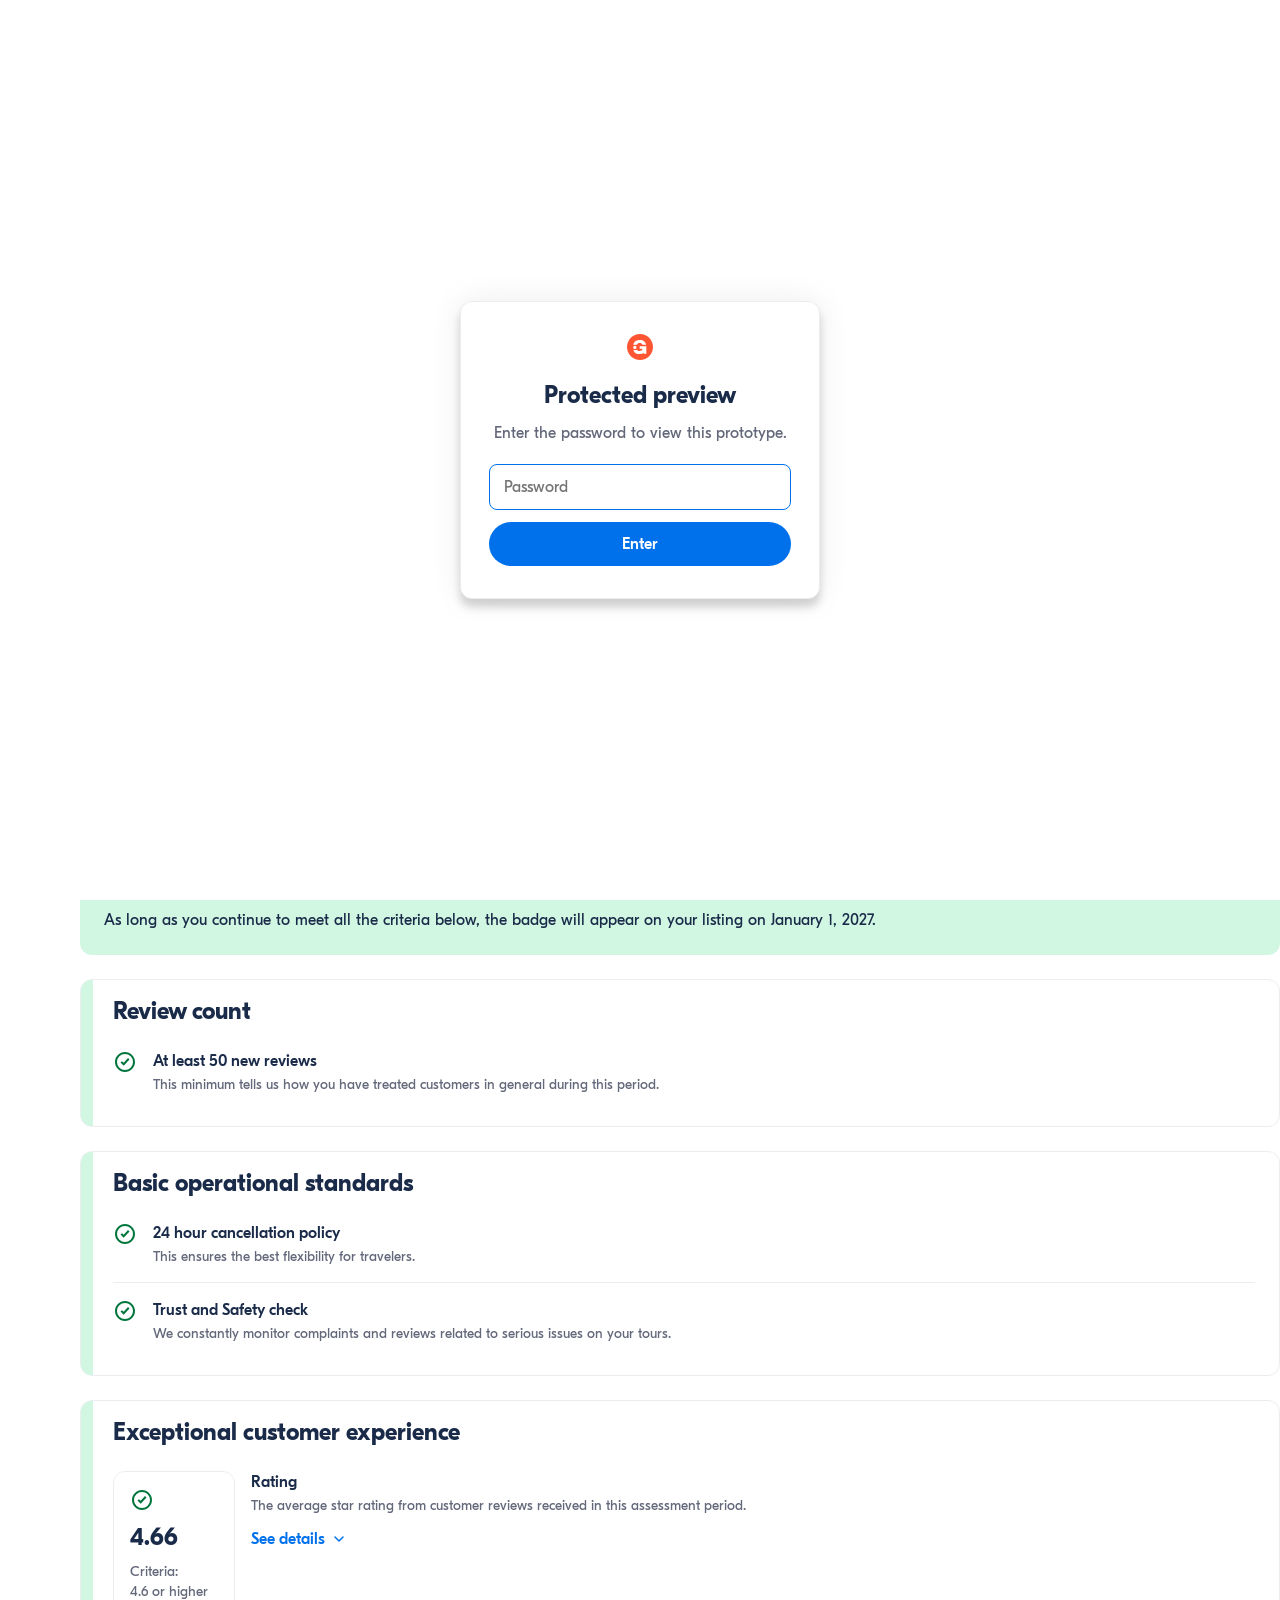
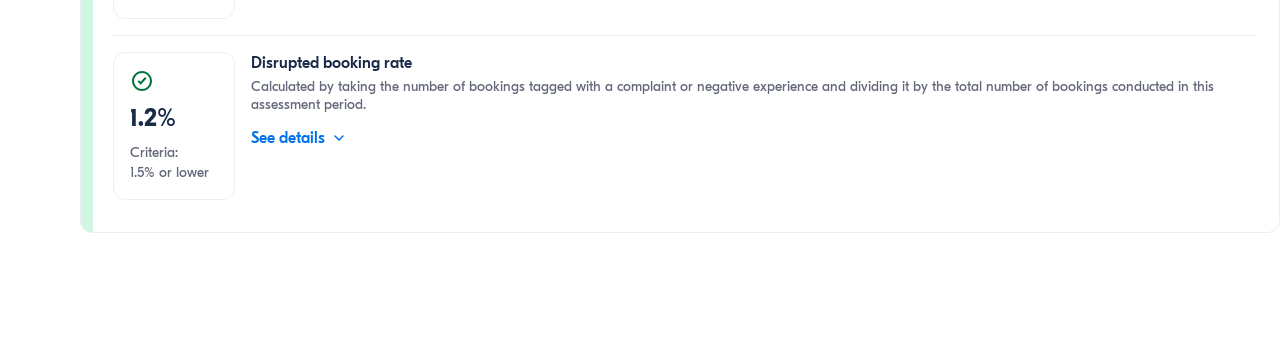
==== v2/index.html @ dda9778c "Scaffold round 2 at /v2/, leaving round 1 frozen Round 1 is the state seven suppliers were interview" ====
<!DOCTYPE html>
<html lang="en">
<head>
  <meta charset="UTF-8">
  <meta name="viewport" content="width=device-width, initial-scale=1.0">
  <title>Excellent Experience — Supplier Portal concept</title>
  <!-- defect-cards.css carries its own :root token fallbacks so it can run
       standalone, so it MUST load before tokens.css — otherwise those
       fallbacks override the page's real tokens. Order matters here. -->
  <link rel="stylesheet" href="css/defect-cards.css">
  <link rel="stylesheet" href="css/tokens.css">
  <link rel="stylesheet" href="css/styles.css">
  <link rel="stylesheet" href="css/criteria.css">
  <!-- Skip the password gate if already unlocked this session (avoids flash) -->
  <script>try{if(sessionStorage.getItem('sxp-auth')==='1')document.documentElement.className+=' authed';}catch(e){}</script>
</head>
<body>

  <!-- ===================== PASSWORD GATE (cosmetic — see js/auth-gate.js) ===================== -->
  <div id="auth-gate" class="auth-gate">
    <form class="auth-gate__card" id="auth-form">
      <img src="assets/logo-gyg.svg" alt="GetYourGuide" class="auth-gate__logo">
      <h1 class="auth-gate__title">Protected preview</h1>
      <p class="auth-gate__desc">Enter the password to view this prototype.</p>
      <input type="password" id="auth-input" class="auth-gate__input" placeholder="Password" autocomplete="current-password" aria-label="Password">
      <button type="submit" class="auth-gate__btn">Enter</button>
      <p class="auth-gate__error hidden" id="auth-error">Incorrect password. Try again.</p>
    </form>
  </div>

  <!-- ===================== TOP NAV ===================== -->
  <header class="topnav">
    <div style="display:flex;align-items:center;gap:24px;">
      <img src="assets/logo-gyg.svg" alt="GetYourGuide" class="topnav__logo">
    </div>
    <!-- Prototype affordance: switches which fixture in data/ the page renders. -->
    <div class="topnav__user" id="activity-switcher" role="button" tabindex="0"
         aria-haspopup="listbox" aria-expanded="false" aria-label="Switch activity">
      <div class="topnav__avatar"></div>
      <div class="topnav__user-info">
        <span class="topnav__name" id="switcher-label">&nbsp;</span>
        <span class="topnav__company" id="switcher-sublabel">&nbsp;</span>
      </div>
      <svg class="topnav__chevron" width="16" height="16" viewBox="0 0 16 16" fill="none">
        <path d="M4 6l4 4 4-4" stroke="#858995" stroke-width="1.5" stroke-linecap="round" stroke-linejoin="round"/>
      </svg>
      <ul class="switcher-menu" id="switcher-menu" role="listbox" aria-label="Activities" hidden></ul>
    </div>
  </header>

  <!-- ===================== SIDEBAR =====================
       Icons are the Compass SVGs exported from the design (366:10589), not
       redrawn. Their colours are baked in: #1A2B49 when idle, #0071EB on the
       active item — so there is no currentColor theming here. -->
  <aside class="sidebar">
    <button class="sidebar__item" aria-label="Activities">
      <img src="assets/icons/monument.svg" alt="" width="16" height="16">
    </button>
    <button class="sidebar__item" aria-label="Create">
      <img src="assets/icons/file-plus.svg" alt="" width="16" height="16">
    </button>
    <button class="sidebar__item" aria-label="Manage">
      <img src="assets/icons/grid.svg" alt="" width="16" height="16">
    </button>
    <button class="sidebar__item" aria-label="Bookings">
      <img src="assets/icons/calendar.svg" alt="" width="16" height="16">
    </button>
    <button class="sidebar__item sidebar__item--active" aria-label="Performance">
      <img src="assets/icons/magnifier-bar-chart.svg" alt="" width="16" height="16">
    </button>
    <button class="sidebar__item" aria-label="Finance">
      <img src="assets/icons/currency.svg" alt="" width="16" height="16">
    </button>
    <div class="sidebar__spacer"></div>
    <!-- Bottom item is an expand affordance in the design, not Settings. -->
    <button class="sidebar__item" aria-label="Expand menu">
      <img src="assets/icons/arrow-right.svg" alt="" width="16" height="16">
    </button>
  </aside>

  <!-- ===================== MAIN CONTENT ===================== -->
  <main class="page-main">
    <div class="page-inner">

      <a href="#" class="back-link">
        <svg width="24" height="24" viewBox="0 0 24 24" fill="none">
          <path d="M19 12H5M12 5l-7 7 7 7" stroke="currentColor" stroke-width="1.5" stroke-linecap="round" stroke-linejoin="round"/>
        </svg>
        Back to Performance
      </a>

      <h1 class="page-title" id="activity-title">&nbsp;</h1>

      <nav class="perf-tabs" role="tablist">
        <button class="perf-tab" role="tab" aria-selected="false">Performance overview</button>
        <button class="perf-tab perf-tab--active" role="tab" aria-selected="true">Excellence program</button>
        <button class="perf-tab" role="tab" aria-selected="false">Competitor report</button>
      </nav>

      <!-- ===================== PROMO HEADER ===================== -->
      <section class="tc-promo">
        <div class="tc-promo__head">
          <div class="tc-promo__intro">
            <h2 class="tc-promo__title">Get recognized with the Excellent Experience badge</h2>
            <!-- Copy is verbatim from 566:53353, which revises 566:53443: the
                 figure moved 5% -> 1%, the badge name lost its curly quotes and
                 took a capital E on Experience, and Originals / Certified became
                 bold "programs" rather than quoted "badges". The emphasis also
                 moved — "Every 3 months" is no longer bold, those two names are.
                 TODO(copy): 1% is closer to the deck's 1.4% of online activities
                 but still not it, and award cadence ("every 3 months") is listed
                 in the deck as an explicitly undecided question. -->
            <p class="tc-promo__desc">The Excellent Experience badge celebrates the top 1% of activities on our marketplace for consistently delivering a quality experience for customers. Every 3 months we check if your activity has met the requirements to be awarded the badge. This replaces both the <strong class="tc-promo__emphasis">Originals</strong> and <strong class="tc-promo__emphasis">Certified</strong> programs.</p>
          </div>
          <!-- The badge as a traveller would see it. Figma sets this in GYG Sans
               VF, which the prototype doesn't ship — GT Eesti Bold stands in. -->
          <span class="tc-promo__badge">
            <img src="assets/icons/logo-gyg-mark.svg" alt="" width="24" height="24">
            Excellent Experience
          </span>
        </div>

        <!-- Compass icons, exported from the design. supply-frontend's
             README-UI.md requires Compass icons and type even though the
             portal's components are PrimeVue, so PrimeIcons are not an option
             here. Fill changed from the design's #FA4F2D to #0071EB; that
             colour is baked into the files, so a re-export restores the orange. -->
        <div class="tc-promo__cards">
          <div class="tc-promo__card">
            <img class="tc-promo__icon" src="assets/icons/compass-badge.svg" alt="" width="24" height="24">
            <div class="tc-promo__card-text">
              <p class="tc-promo__card-title">Get booked with confidence</p>
              <p class="tc-promo__card-desc">The badge puts your commitment to quality front and center for travelers</p>
            </div>
          </div>
          <div class="tc-promo__card">
            <img class="tc-promo__icon" src="assets/icons/compass-magnifier.svg" alt="" width="24" height="24">
            <div class="tc-promo__card-text">
              <p class="tc-promo__card-title">Be seen by more customers</p>
              <p class="tc-promo__card-desc">Show up higher in search results and get featured in more emails to travelers</p>
            </div>
          </div>
          <div class="tc-promo__card">
            <img class="tc-promo__icon" src="assets/icons/compass-eye.svg" alt="" width="24" height="24">
            <div class="tc-promo__card-text">
              <p class="tc-promo__card-title">Become the easy choice</p>
              <p class="tc-promo__card-desc">When listings look alike, this badge is what sets you apart from competitors</p>
            </div>
          </div>
        </div>

        <button class="tc-promo__cta" type="button">
          Learn more
          <img src="assets/icons/arrow-right-24.svg" alt="" width="24" height="24">
        </button>
      </section>

      <!-- ===================== CRITERIA (rendered by js/criteria-render.js) ===================== -->
      <div id="criteria" class="tc-sections-wrap"></div>

      <div style="height:60px;"></div>

    </div><!-- /page-inner -->
  </main>

  <button class="help-btn" aria-label="Help">
    <svg width="18" height="18" viewBox="0 0 18 18" fill="none">
      <circle cx="9" cy="9" r="7.5" stroke="white" stroke-width="1.5"/>
      <path d="M7 7c0-1.1.9-2 2-2s2 .9 2 2c0 1.1-.9 1.7-1.5 2.2S9 10.2 9 11" stroke="white" stroke-width="1.5" stroke-linecap="round"/>
      <circle cx="9" cy="13.5" r=".75" fill="white"/>
    </svg>
    Help
  </button>

  <script src="js/interactions.js"></script>
  <script src="js/defect-cards.js"></script>
  <script src="js/trend-chart.js"></script>
  <script src="js/criteria-model.js"></script>
  <script src="js/criteria-render.js"></script>
  <script src="js/activity-switcher.js"></script>
  <script>
    // The switcher picks the fixture; add new ones in data/activities.json.
    ActivitySwitcher.init({
      onSelect(activity) {
        const model = TopChoice.build(activity);
        document.getElementById("activity-title").textContent = model.activityTitle;
        document.title = model.activityTitle + " — Excellent Experience";
        TopChoiceRender.render("#criteria", model);
      },
      onError(err, entry) {
        document.getElementById("criteria").innerHTML =
          '<p class="section-desc">Could not load ' + entry.file + ": " + err.message + "</p>";
      },
    });
  </script>
  <script src="js/auth-gate.js"></script>
</body>
</html>
---- v2/css/defect-cards.css ----
/* ============================================================
   DEFECT CARDS — portable styles (GYG design)
   Self-contained: bundles the GYG design tokens the cards use.
   If the host page already defines these --gyg-* / --font-* / --radius-*
   variables, the values here are identical and harmless.

   Fonts: these tokens reference "GT Eesti Pro Display". If the host page
   ships the GYG webfont, cards match exactly; otherwise they fall back to
   the system sans-serif stack below.
   ============================================================ */
:root {
  --gyg-label-primary: #1a2b49;
  --gyg-label-secondary: #63687a;
  --gyg-interactive-primary: #0071eb;
  --gyg-background-secondary: #ebeef1;
  --gyg-separator-primary: #ebeef1;
  --gyg-border-non-interactive: #ebeef1;

  --font-family: "GT Eesti Pro Display", -apple-system, BlinkMacSystemFont, "Segoe UI", Roboto, sans-serif;
  --font-caption: 400 14px/20px var(--font-family);
  --font-body: 400 16px/22px var(--font-family);
  --font-body-strong: 500 16px/22px var(--font-family);
  --font-title-4: 500 18px/24px var(--font-family);
  --font-title-3: 700 20px/24px var(--font-family);

  --radius-lg: 8px;
  --radius-pill: 32px;
}

/* Box sizing for the card subtree (safe if the host already sets this) */
.defect-cards, .defect-cards *, .defect-cards *::before, .defect-cards *::after { box-sizing: border-box; }

/* Shared button used by the Recommended Action + CTA row */
.defect-cards .btn-primary {
  background: var(--gyg-interactive-primary);
  color: #fff;
  border: 2px solid var(--gyg-interactive-primary);
  border-radius: var(--radius-pill);
  padding: 10px 24px;
  font: var(--font-body-strong);
  cursor: pointer;
  white-space: nowrap;
  text-align: center;
  transition: opacity 0.15s;
}
.defect-cards .btn-primary:hover { opacity: 0.88; }

/* ---- Cards ---- */
.defect-cards { display: flex; flex-direction: column; gap: 12px; }
.defect-cards__empty {
  background: #fff;
  border: 1px solid var(--gyg-border-non-interactive);
  border-radius: 12px;
  padding: 32px 24px;
  font: var(--font-body);
  color: var(--gyg-label-secondary);
  text-align: center;
}

.category-card {
  background: #fff;
  border: 1px solid var(--gyg-border-non-interactive);
  border-radius: 12px;
  overflow: hidden;
}

/* Body layout: [ left: title + defect rail ] | [ right: chevron + content ] */
.category-card__body {
  display: grid;
  grid-template-columns: minmax(280px, 360px) 1fr;
  gap: 32px;
  padding: 24px;
}

/* LEFT column */
.cc-left {
  display: flex;
  flex-direction: column;
  gap: 20px;
  border-right: 1px solid var(--gyg-separator-primary);
  padding-right: 28px;
}
.cc-left__head {
  display: flex;
  align-items: center;
  gap: 12px;
  background: none;
  border: none;
  text-align: left;
  padding: 0;
  cursor: pointer;
  color: var(--gyg-label-primary);
}
.cc-icon { display: inline-flex; color: var(--gyg-label-primary); flex-shrink: 0; }
.cc-title { font: var(--font-title-3); color: var(--gyg-label-primary); }

/* Defect selector rail */
.defect-nav { display: flex; flex-direction: column; gap: 4px; }
.defect-nav-item {
  display: flex;
  flex-direction: column;
  gap: 4px;
  width: 100%;
  text-align: left;
  padding: 12px 14px;
  background: transparent;
  border: none;
  border-radius: var(--radius-lg);
  cursor: pointer;
  transition: background 0.15s ease;
}
.defect-nav-item:hover { background: var(--gyg-background-secondary); }
.defect-nav-item.is-active { background: #e1f0ff; }
.defect-nav-item__title { font: var(--font-body-strong); color: var(--gyg-label-primary); }
.defect-nav-item.is-active .defect-nav-item__title { color: var(--gyg-interactive-primary); }
.defect-nav-item__desc { font: var(--font-caption); color: var(--gyg-label-secondary); }

/* RIGHT column */
.cc-right { position: relative; min-width: 0; }
.cc-collapse {
  position: absolute;
  top: 0; right: 0;
  background: none;
  border: none;
  cursor: pointer;
  color: var(--gyg-label-primary);
  padding: 0;
  display: inline-flex;
}
.category-card__chevron { transition: transform 0.2s ease; }
.category-card.is-collapsed .category-card__chevron { transform: rotate(180deg); }
.cc-content { display: flex; flex-direction: column; gap: 24px; padding-right: 40px; }

/* Collapsed: keep only the title (left) and chevron (right) on one row */
.category-card.is-collapsed .defect-nav,
.category-card.is-collapsed .cc-content { display: none; }
.category-card.is-collapsed .cc-left { border-right: none; padding-right: 0; gap: 0; }

/* Content row: "What you can do" + optional "FAQ resources" */
.dp-top { display: flex; gap: 48px; align-items: flex-start; }
.dp-advice { flex: 1 1 auto; min-width: 0; }
.dp-faq { flex: 0 0 300px; }
.dp-heading { font: var(--font-title-4); color: var(--gyg-label-primary); margin: 0 0 16px; }

.wycd-list { margin: 0; padding-left: 20px; display: flex; flex-direction: column; gap: 10px; }
.wycd-list li { font: var(--font-body); color: var(--gyg-label-primary); }
.dp-empty { font: var(--font-body); color: var(--gyg-label-secondary); margin: 0; }

.faq-list { list-style: none; margin: 0; padding: 0; display: flex; flex-direction: column; gap: 16px; }
.faq-list a { font: var(--font-body-strong); color: var(--gyg-interactive-primary); text-decoration: none; }
.faq-list a svg { display: inline-block; vertical-align: -0.25em; margin-left: 4px; }

/* Recommended-action card (bottom) */
.dp-ra { display: flex; flex-direction: column; gap: 12px; }
.dp-ra-card {
  border: 1px solid var(--gyg-border-non-interactive);
  border-radius: 12px;
  padding: 20px 24px;
  display: flex;
  align-items: center;
  justify-content: space-between;
  gap: 24px;
}
.dp-ra-card__main { display: flex; align-items: flex-start; gap: 14px; min-width: 0; }
.dp-ra-card__icon { color: var(--gyg-label-secondary); flex-shrink: 0; display: inline-flex; margin-top: 1px; }
.dp-ra-card__title { font: var(--font-body-strong); color: var(--gyg-label-primary); margin: 0; }
.dp-ra-card__desc { font: var(--font-caption); color: var(--gyg-label-secondary); margin: 4px 0 0; max-width: 620px; }
.dp-ra-card__btn { flex-shrink: 0; width: auto; }

/* Bottom CTA button row (only when no RA card) */
.dp-actions { display: flex; gap: 12px; flex-wrap: wrap; }
.btn-secondary {
  background: #fff;
  color: var(--gyg-interactive-primary);
  border: 2px solid var(--gyg-interactive-primary);
  border-radius: var(--radius-pill);
  padding: 8px 22px;
  font: var(--font-body-strong);
  cursor: pointer;
  white-space: nowrap;
  transition: background 0.15s;
}
.btn-secondary:hover { background: #e1f0ff; }
.dp-actions .btn-primary { width: auto; }

/* Responsive: stack the two columns on narrow screens */
@media (max-width: 720px) {
  .category-card__body { grid-template-columns: 1fr; }
  .cc-left { border-right: none; padding-right: 0; border-bottom: 1px solid var(--gyg-separator-primary); padding-bottom: 20px; }
  .cc-content { padding-right: 0; }
  .dp-top { flex-direction: column; gap: 24px; }
  .dp-faq { flex-basis: auto; }
}
---- v2/css/tokens.css ----
@font-face {
  font-family: "GT Eesti Pro Display";
  src: url("../assets/fonts/GT-Eesti-Pro-Display-Regular.woff2") format("woff2");
  font-weight: 400;
  font-style: normal;
  font-display: swap;
}

@font-face {
  font-family: "GT Eesti Pro Display";
  src: url("../assets/fonts/GT-Eesti-Pro-Display-Medium.woff2") format("woff2");
  font-weight: 500;
  font-style: normal;
  font-display: swap;
}

@font-face {
  font-family: "GT Eesti Pro Display";
  src: url("../assets/fonts/GT-Eesti-Pro-Display-Bold.woff2") format("woff2");
  font-weight: 700;
  font-style: normal;
  font-display: swap;
}

/* GYG Sans Headline — the brand face, used for the traveller-facing badge.
   Figma asks for weight 575 of the variable font; these are static cuts, so
   Semibold (600) is the nearest available. */
@font-face {
  font-family: "GYG Sans Headline";
  src: url("../assets/fonts/GYGSansHeadline-Semibold.woff2") format("woff2");
  font-weight: 600;
  font-style: normal;
  font-display: swap;
}

:root {
  --gyg-label-primary: #1a2b49;
  --gyg-label-secondary: #63687a;
  --gyg-label-tertiary: #858995;
  --gyg-label-success: #00763d;
  --gyg-interactive-primary: #0071eb;
  --gyg-on-interactive-primary: #ffffff;
  --gyg-background-primary: #ffffff;
  --gyg-background-secondary: #ebeef1;
  --gyg-background-page: #ffffff;
  --gyg-separator-primary: #ebeef1;
  --gyg-border-non-interactive: #ebeef1;
  --gyg-surface-success-weak: #e8f8ef;
  --gyg-border-success: #b8e6cc;
  --gyg-tag-success-bg: #e8f8ef;
  --gyg-tag-success-text: #00763d;
  --gyg-surface-critical-weak: #ffe8ed;
  --gyg-surface-warning-weak: #ffecc1;
  --gyg-tag-critical-text: #b42318;
  --gyg-overlay: rgba(0, 0, 0, 0.4);
  --gyg-brand: #ff5533;

  --font-family: "GT Eesti Pro Display", -apple-system, BlinkMacSystemFont, "Segoe UI", Roboto, sans-serif;
  --font-label: 400 12px/16px var(--font-family);
  --font-caption: 400 14px/20px var(--font-family);
  --font-caption-strong: 500 14px/20px var(--font-family);
  --font-body: 400 16px/22px var(--font-family);
  --font-body-strong: 500 16px/22px var(--font-family);
  --font-caption-compact: 400 14px/18px var(--font-family);
  /* Weights below match Compass as implemented in supply-frontend
     (apps/supplier-portal-nuxt/utils/compass.ts). Title 4 is Bold there, not
     Medium — this token previously said 500. */
  --font-title-4: 700 18px/24px var(--font-family);
  --font-title-3: 700 20px/24px var(--font-family);
  --font-title-2: 700 24px/30px var(--font-family);

  --radius-sm: 4px;
  --radius-md: 6px;
  --radius-lg: 8px;
  --radius-pill: 32px;
  --shadow-popover: 0 2px 4px rgba(0, 0, 0, 0.1), 0 4px 6px rgba(0, 0, 0, 0.06);
  --shadow-modal: 0 0 32px rgba(0, 0, 0, 0.08), 0 8px 8px rgba(0, 0, 0, 0.16);
}

*, *::before, *::after { box-sizing: border-box; }

body {
  margin: 0;
  font: var(--font-body);
  color: var(--gyg-label-primary);
  background: var(--gyg-background-page);
}

button { font: inherit; cursor: pointer; }

a { color: var(--gyg-interactive-primary); text-decoration: none; }

a:hover { text-decoration: underline; }

.sr-only {
  position: absolute;
  width: 1px;
  height: 1px;
  padding: 0;
  margin: -1px;
  overflow: hidden;
  clip: rect(0, 0, 0, 0);
  white-space: nowrap;
  border: 0;
}
---- v2/css/styles.css ----
/* ============================================================
   PORTAL SHELL
   ============================================================ */

html { min-width: 1440px; }

/* Top nav */
.topnav {
  position: fixed;
  top: 0; left: 0; right: 0;
  height: 60px;
  background: var(--gyg-background-primary);
  border-bottom: 1px solid var(--gyg-border-non-interactive);
  display: flex;
  align-items: center;
  justify-content: space-between;
  padding: 0 16px;
  z-index: 100;
}
.topnav__logo { height: 32px; }
.topnav__user {
  display: flex;
  align-items: center;
  gap: 8px;
  padding: 8px;
  border-radius: 8px;
  cursor: pointer;
}
.topnav__avatar {
  width: 24px; height: 24px;
  border-radius: 50%;
  background: linear-gradient(135deg, #c7d2fe, #818cf8);
}
.topnav__user-info { display: flex; flex-direction: column; }
.topnav__name { font: var(--font-caption-strong); color: var(--gyg-label-primary); }
.topnav__company { font: var(--font-label); color: var(--gyg-label-secondary); }
.topnav__chevron { color: var(--gyg-label-tertiary); }
/* ?supplier — the chip is a plain label, not a control (see
   js/activity-switcher.js). Drop the chevron and the pointer so nothing
   invites a click that now does nothing. */
.topnav__user--locked { cursor: default; }
.topnav__user--locked .topnav__chevron { display: none; }

/* Sidebar */
.sidebar {
  position: fixed;
  top: 60px; left: 0;
  width: 56px;
  height: calc(100vh - 60px);
  background: var(--gyg-background-primary);
  border-right: 1px solid var(--gyg-border-non-interactive);
  display: flex;
  flex-direction: column;
  align-items: center;
  padding: 12px 4px;
  gap: 4px;
  z-index: 90;
}
.sidebar__item {
  width: 32px; height: 32px;
  border: none;
  background: none;
  border-radius: 8px;
  display: flex;
  align-items: center;
  justify-content: center;
  cursor: pointer;
  transition: background 0.15s;
}
.sidebar__item:hover { background: var(--gyg-background-secondary); }
/* Active state is the surface only — the icon carries its own blue. */
.sidebar__item--active { background: var(--gyg-background-secondary); }
.sidebar__spacer { flex: 1; }

/* ============================================================
   PAGE LAYOUT
   ============================================================ */

.page-main {
  margin-left: 56px;
  margin-top: 60px;
  padding: 24px;
  min-height: calc(100vh - 60px);
  background: var(--gyg-background-page);
}
.page-inner {
  max-width: 1200px;
  display: flex;
  flex-direction: column;
  /* Design spaces the stacked blocks 24px apart (Figma 516:50282). */
  gap: 24px;
}

/* ============================================================
   PAGE HEADER
   ============================================================ */

.back-link {
  display: inline-flex;
  align-items: center;
  gap: 6px;
  font: var(--font-body);
  color: var(--gyg-interactive-primary);
  /* Trims the 24px page gap to the design's 16px back-link → title. */
  margin-bottom: -8px;
}
.back-link:hover { text-decoration: underline; }

.page-title {
  font-size: 36px;
  font-weight: 700;
  line-height: 44px;
  color: var(--gyg-label-primary);
  margin: 0;
}

/* ============================================================
   TABS
   ============================================================ */

.perf-tabs {
  display: flex;
  gap: 32px;
  border-bottom: 2px solid #dcdfe4;
  /* Design sits the tabs 10px under the title and 22px above the content;
     these trim the 24px page gap down to those. */
  margin: -14px 0 -2px;
}
.perf-tab {
  background: none;
  border: none;
  padding: 12px 2px;
  margin-bottom: -2px;
  font: var(--font-body-strong);
  color: var(--gyg-label-secondary);
  border-bottom: 2px solid transparent;
}
.perf-tab:hover { color: var(--gyg-label-primary); }
.perf-tab--active { color: var(--gyg-interactive-primary); border-bottom-color: var(--gyg-interactive-primary); }

/* ============================================================
   SECTIONS
   ============================================================ */

.page-section { display: flex; flex-direction: column; gap: 20px; }

.section-heading {
  font: var(--font-title-2);
  color: var(--gyg-label-primary);
  margin: 0;
}
.section-desc {
  font: var(--font-body);
  color: var(--gyg-label-secondary);
  margin: 0;
}

/* ============================================================
   CARDS
   ============================================================ */

.card {
  border: 1px solid var(--gyg-border-non-interactive);
  border-radius: 12px;
  padding: 24px;
  background: white;
  display: flex;
  flex-direction: column;
  gap: 16px;
}
.card__title {
  font: var(--font-body-strong);
  color: var(--gyg-label-primary);
  margin: 0;
}
.card__subtitle {
  font: var(--font-body);
  color: var(--gyg-label-secondary);
  margin: 0;
}

/* ============================================================
   FORM CONTROLS
   ============================================================ */

.select-input {
  display: flex;
  align-items: center;
  justify-content: space-between;
  gap: 8px;
  border: 1px solid #6b7280;
  border-radius: 8px;
  padding: 8px 12px;
  min-width: 160px;
  cursor: pointer;
  font: var(--font-body);
  color: var(--gyg-label-secondary);
  background: white;
  box-shadow: 0 1px 1px rgba(18,18,23,0.05);
}
.select-input svg { flex-shrink: 0; }

.toggle-switch {
  width: 48px; height: 28px;
  background: #d1d5db;
  border-radius: 30px;
  position: relative;
  flex-shrink: 0;
  transition: background 0.2s;
}
.toggle-switch.on { background: var(--gyg-interactive-primary); }
.toggle-handle {
  position: absolute;
  top: 4px; left: 4px;
  width: 20px; height: 20px;
  background: white;
  border-radius: 50%;
  transition: left 0.2s;
}
.toggle-switch.on .toggle-handle { left: 24px; }

/* ============================================================
   BUTTONS
   ============================================================ */

.btn-primary {
  background: var(--gyg-interactive-primary);
  color: white;
  border: 2px solid var(--gyg-interactive-primary);
  border-radius: var(--radius-pill);
  padding: 10px 24px;
  font: var(--font-body-strong);
  cursor: pointer;
  white-space: nowrap;
  text-align: center;
  transition: opacity 0.15s;
}
.btn-primary:hover { opacity: 0.88; }

.btn-dismiss {
  border: none;
  background: none;
  cursor: pointer;
  color: var(--gyg-label-tertiary);
  padding: 4px;
  display: flex;
  align-items: center;
  transition: color 0.15s;
}
.btn-dismiss:hover { color: var(--gyg-label-primary); }

/* ============================================================
   CHARTS
   ============================================================ */

.chart-wrapper { width: 100%; overflow: hidden; }
.line-chart { width: 100%; display: block; }

text.chart-axis {
  font-family: var(--font-family);
  font-size: 12px;
  fill: #7c8db5;
}

/* ============================================================
   HELP BUTTON (fixed)
   ============================================================ */

.help-btn {
  position: fixed;
  bottom: 30px; right: 30px;
  background: var(--gyg-label-primary);
  color: white;
  border: none;
  border-radius: var(--radius-pill);
  padding: 11px 20px;
  font: var(--font-body-strong);
  cursor: pointer;
  display: flex;
  align-items: center;
  gap: 8px;
  z-index: 200;
}

/* ============================================================
   UTILITIES
   ============================================================ */

.hidden { display: none !important; }

/* ============================================================
   PASSWORD GATE (cosmetic — see js/auth-gate.js)
   ============================================================ */

.auth-gate {
  position: fixed;
  inset: 0;
  z-index: 1000;
  background: var(--gyg-background-page);
  display: flex;
  align-items: center;
  justify-content: center;
  padding: 24px;
}
.authed .auth-gate { display: none; }
.auth-gate__card {
  width: 100%;
  max-width: 360px;
  display: flex;
  flex-direction: column;
  gap: 12px;
  text-align: center;
  background: #fff;
  border: 1px solid var(--gyg-border-non-interactive);
  border-radius: 12px;
  padding: 32px 28px;
  box-shadow: var(--shadow-modal);
}
.auth-gate__logo { height: 26px; width: auto; margin: 0 auto 8px; }
.auth-gate__title { font: var(--font-title-2); color: var(--gyg-label-primary); margin: 0; }
.auth-gate__desc { font: var(--font-body); color: var(--gyg-label-secondary); margin: 0 0 8px; }
.auth-gate__input {
  font: var(--font-body);
  color: var(--gyg-label-primary);
  padding: 11px 14px;
  border: 1px solid #dcdfe4;
  border-radius: 8px;
  width: 100%;
}
.auth-gate__input:focus { outline: none; border-color: var(--gyg-interactive-primary); }
.auth-gate__btn {
  background: var(--gyg-interactive-primary);
  color: #fff;
  border: none;
  border-radius: var(--radius-pill);
  padding: 11px 22px;
  font: var(--font-body-strong);
}
.auth-gate__btn:hover { opacity: 0.9; }
.auth-gate__error { font: var(--font-caption-strong); color: var(--gyg-tag-critical-text); margin: 4px 0 0; }
---- v2/css/criteria.css ----
/* ============================================================
   TOP CHOICE — promo header, status banner, criteria sections
   ============================================================ */

:root {
  /* Saturated pair is for the status icons only. */
  --tc-met: #00763d;
  --tc-not-met: #b42318;
  /* Weak pair fills the banner and the section rails — gyg/surface/success-weak
     and critical-weak, per the design (Figma 516:50324, 516:50342). */
  --tc-met-weak: #d1f6e2;
  --tc-not-met-weak: #ffe8ed;
  /* gyg/label/critical — outlines a metric tile whose bar was missed. */
  --tc-critical-border: #c72a3d;
  --tc-promo-bg: #f1f5fa;
}

/* --- Promo header ------------------------------------------ */

.tc-promo {
  background: var(--tc-promo-bg);
  border-radius: 12px;
  padding: 24px;
  display: flex;
  flex-direction: column;
  gap: 24px;
}
.tc-promo__head {
  display: flex;
  align-items: flex-start;
  justify-content: space-between;
  gap: 24px;
}
.tc-promo__intro {
  display: flex;
  flex-direction: column;
  gap: 12px;
  max-width: 744px;
}
.tc-promo__title { font: var(--font-title-2); color: var(--gyg-label-primary); margin: 0; }
.tc-promo__desc { font: var(--font-body); color: var(--gyg-label-primary); margin: 0; }
/* Compass has no 700 weight at body size — Body Strong is Medium 500. Setting
   the token explicitly stops <strong> falling back to the browser's bold. */
.tc-promo__emphasis { font: var(--font-body-strong); }

/* The traveller-facing badge, shown as a chip (672:64648). Figma rotates it a
   fraction of a degree so it reads as an artefact rather than a UI element.
   Metrics below are the design's exact values. Set in GYG Sans Headline — the
   brand face, not the Compass GT Eesti the rest of the page uses. Figma asks
   for weight 575 of the variable font; we have static cuts, so Semibold (600)
   is the nearest. */
.tc-promo__badge {
  flex-shrink: 0;
  display: inline-flex;
  align-items: center;
  gap: 5.367px;
  background: var(--gyg-label-primary);
  color: #fff;
  border-radius: 5.367px;
  padding: 0 10.734px;
  height: 32.202px;
  font-family: "GYG Sans Headline", var(--font-family);
  font-size: 18.78px;
  font-weight: 600;
  line-height: 1.5;
  white-space: nowrap;
  transform: rotate(-0.28deg);
}
.tc-promo__badge img { width: 24.117px; height: 24.117px; }

.tc-promo__cards {
  display: grid;
  grid-template-columns: repeat(3, 1fr);
  gap: 42px;
}
.tc-promo__card {
  background: var(--gyg-background-primary);
  border: 1px solid var(--gyg-border-non-interactive);
  border-radius: 16px;
  padding: 32px;
  display: flex;
  flex-direction: column;
  gap: 20px;
}
.tc-promo__card-text { display: flex; flex-direction: column; gap: 12px; }
.tc-promo__icon { display: block; }
.tc-promo__card-title { font: var(--font-title-3); color: var(--gyg-label-primary); margin: 0; }
.tc-promo__card-desc { font: var(--font-body); color: var(--gyg-label-secondary); margin: 0; }

.tc-promo__cta {
  align-self: flex-start;
  display: inline-flex;
  align-items: center;
  gap: 8px;
  background: var(--gyg-background-primary);
  border: 1px solid var(--gyg-interactive-primary);
  color: var(--gyg-interactive-primary);
  border-radius: var(--radius-pill);
  padding: 10px 20px;
  font: var(--font-body-strong);
}
.tc-promo__cta:hover { background: #f0f7ff; }

/* --- Activity switcher (top-right) -------------------------- */

#activity-switcher { position: relative; outline: none; }
#activity-switcher:hover { background: var(--gyg-background-secondary); }
#activity-switcher:focus-visible { box-shadow: 0 0 0 2px var(--gyg-interactive-primary); }

.switcher-menu {
  position: absolute;
  top: calc(100% + 4px);
  right: 0;
  min-width: 260px;
  margin: 0;
  padding: 4px;
  list-style: none;
  background: var(--gyg-background-primary);
  border: 1px solid var(--gyg-border-non-interactive);
  border-radius: 12px;
  box-shadow: var(--shadow-popover);
  z-index: 300;
}
.switcher-menu__item {
  display: flex;
  flex-direction: column;
  gap: 2px;
  padding: 10px 12px;
  border-radius: 8px;
  cursor: pointer;
  outline: none;
}
.switcher-menu__item:hover,
.switcher-menu__item:focus-visible { background: var(--gyg-background-secondary); }
.switcher-menu__item[aria-selected="true"] { background: #f0f7ff; }
.switcher-menu__label { font: var(--font-caption-strong); color: var(--gyg-label-primary); }
.switcher-menu__sub { font: var(--font-label); color: var(--gyg-label-secondary); }

/* --- Status icon -------------------------------------------- */

.tc-status { display: inline-flex; flex-shrink: 0; }
.tc-status--met { color: var(--tc-met); }
.tc-status--not-met { color: var(--tc-not-met); }

/* --- Status banner ------------------------------------------ */

.tc-banner {
  border-radius: 12px;
  padding: 24px;
  display: flex;
  flex-direction: column;
  gap: 12px;
}
.tc-banner--met { background: var(--tc-met-weak); }
.tc-banner--not-met { background: var(--tc-not-met-weak); }
.tc-banner__head { display: flex; align-items: center; gap: 12px; }
.tc-banner__title { font: var(--font-title-3); color: var(--gyg-label-primary); margin: 0; }
.tc-banner__desc { font: var(--font-body); color: var(--gyg-label-primary); margin: 0; }

/* --- Section ------------------------------------------------ */

.tc-sections-wrap { display: flex; flex-direction: column; gap: 24px; }
.tc-heading { display: flex; flex-direction: column; gap: 10px; }

/* --- Assessment period select (757:29008) ------------------
   Inert by design — see renderPeriodSelect in js/criteria-render.js.
   PrimeVue's select, rebuilt on a native <select> so the prototype keeps
   keyboard and screen-reader behaviour for free. The chevron is Compass,
   drawn inline because `appearance: none` removes the native arrow. */
.tc-period { display: flex; flex-direction: column; gap: 8px; }
.tc-period__label {
  font: var(--font-body);
  line-height: 21px;
  color: var(--gyg-label-secondary);
}
/* 216px is the design's width. Held as a minimum rather than a fixed size:
   at the rendered font "Jul 1, 2026 – Dec 31, 2026" overflows it by a couple
   of pixels and the year clips. Growing to fit keeps longer ranges safe too. */
.tc-period__control { position: relative; width: max-content; min-width: 216px; }
.tc-period__select {
  appearance: none;
  -webkit-appearance: none;
  width: 100%;
  min-height: 44px;
  /* Right padding clears the 40px chevron well. */
  padding: 8px 40px 8px 12px;
  background: var(--gyg-background-primary);
  border: 1px solid #dcdfe4;
  border-radius: 8px;
  font: var(--font-body);
  color: var(--gyg-label-secondary);
  cursor: pointer;
}
.tc-period__select:focus-visible {
  outline: none;
  border-color: var(--gyg-interactive-primary);
  box-shadow: 0 0 0 2px var(--gyg-interactive-primary);
}
.tc-period__chevron {
  position: absolute;
  top: 50%;
  right: 8px;
  transform: translateY(-50%);
  color: var(--gyg-label-primary);
  pointer-events: none;
}
.tc-sections { display: flex; flex-direction: column; gap: 24px; }

.tc-section {
  position: relative;
  border: 1px solid var(--gyg-border-non-interactive);
  border-radius: 12px;
  overflow: hidden;
  background: var(--gyg-background-primary);
}
/* Left rail — segmented, one slice per row (516:50960 draws it as two
   rectangles, red down to the end of the failing row and green from there).
   Design clips a 24px rect to ~11px inside the card's left edge.

   This base layer covers the section header, which sits above the first row.
   Rows are ordered failing-first, so "any row failed" and "the first row
   failed" are the same condition — the header always matches the slice
   directly beneath it. */
.tc-section::before {
  content: "";
  position: absolute;
  top: 0; left: 0; bottom: 0;
  width: 12px;
}
.tc-section--met::before { background: var(--tc-met-weak); }
.tc-section--not-met::before { background: var(--tc-not-met-weak); }

/* Each row paints its own slice over the base, reaching back out of the rows
   container's 32px left padding to the card edge. The first and last slices
   stretch over that container's padding so the rail stays unbroken, and every
   slice overlaps the 1px row separator above it for the same reason. */
.tc-row::before {
  content: "";
  position: absolute;
  top: -1px; bottom: 0; left: -32px;
  width: 12px;
}
.tc-row--met::before { background: var(--tc-met-weak); }
.tc-row--not-met::before { background: var(--tc-not-met-weak); }
.tc-section__rows > .tc-row:first-child::before { top: -8px; }
.tc-section__rows > .tc-row:last-child::before { bottom: -16px; }

.tc-section__head { padding: 16px 24px 0 32px; }
.tc-section__title { font: var(--font-title-2); color: var(--gyg-label-primary); margin: 0; }
.tc-section__rows { padding: 8px 24px 16px 32px; }

/* --- Row ---------------------------------------------------- */

.tc-row {
  position: relative;
  display: flex;
  gap: 16px;
  padding: 16px 0;
  border-top: 1px solid var(--gyg-separator-primary);
}
.tc-section__rows > .tc-row:first-child { border-top: none; }
.tc-row__body { flex: 1; display: flex; flex-direction: column; gap: 4px; min-width: 0; }
.tc-row__label { font: var(--font-body-strong); color: var(--gyg-label-primary); margin: 0; }
.tc-row__desc { font: var(--font-caption-compact); color: var(--gyg-label-secondary); margin: 0; }
.tc-row__help {
  font: var(--font-caption-compact);
  color: var(--tc-not-met);
  margin: 4px 0 0;
}
/* Replaces the description on gates that fail outright. Body size and the
   primary label colour — not red — so it reads as an explanation, not an
   error string (Figma 516:51713). */
.tc-row__fail-desc {
  font: var(--font-body);
  color: var(--gyg-label-primary);
  margin: 0;
}
.tc-row__body--replaced { gap: 16px; }

/* --- Confirmed Trust & Safety cases table (516:51482) ------- */

.tc-cases {
  width: 100%;
  border: 1px solid var(--gyg-border-non-interactive);
  border-radius: 12px;
  border-collapse: collapse;
  overflow: hidden;
  table-layout: fixed;
  background: var(--gyg-background-primary);
}
.tc-cases__th,
.tc-cases__td {
  text-align: left;
  padding: 12px 16px;
  border-bottom: 1px solid #dcdfe4;
  color: var(--gyg-label-primary);
  overflow: hidden;
  text-overflow: ellipsis;
  white-space: nowrap;
}
.tc-cases__th { font: var(--font-body-strong); height: 48px; }
.tc-cases__td { font: var(--font-body); height: 52px; }
.tc-cases tbody tr:last-child .tc-cases__td { border-bottom: none; }
.tc-cases__col--activity { width: 44%; }
.tc-cases__col--confirmed { width: 17%; }
.tc-cases__col--case_number { width: 19%; }
.tc-cases__col--excluded_until { width: 20%; }

/* --- Metric row --------------------------------------------- */

.tc-row--metric { align-items: flex-start; }
.tc-metric {
  width: 122px;
  flex-shrink: 0;
  border: 1px solid var(--gyg-border-non-interactive);
  border-radius: 12px;
  padding: 16px;
  display: flex;
  flex-direction: column;
  gap: 10px;
}
/* A missed bar outlines the whole tile in critical (516:51043). */
.tc-metric--not-met { border-color: var(--tc-critical-border); }
/* The review-count tile pairs its icon with the number on one line, instead of
   stacking it above (796:29978). Centring is against the number's 30px line
   box, which is what puts the 24px icon 3px down from the row's top edge. */
.tc-metric__head {
  display: flex;
  align-items: center;
  gap: 8px;
  /* Hug the icon+number pair rather than stretching across the tile, matching
     the design's 58px box. Invisible as it stands — nothing is centred or
     filled — but it keeps the box honest if either ever gains a background. */
  align-self: flex-start;
}
.tc-metric__value { font: var(--font-title-2); color: var(--gyg-label-primary); margin: 0; }
/* Figma marks this node whitespace-nowrap; at 14px "Criteria: ≤ 1.5%" is a
   few px wider than the 122px tile's inner width, so let it run rather than wrap. */
/* Two lines — "Criteria:" then the threshold (516:50363), so nowrap would
   fight the explicit <br>. */
.tc-metric__bar { font: var(--font-caption); color: var(--gyg-label-secondary); margin: 0; }

.tc-details {
  align-self: flex-start;
  margin-top: 8px;
  display: inline-flex;
  align-items: center;
  gap: 6px;
  background: none;
  border: none;
  padding: 0;
  font: var(--font-body-strong);
  line-height: 24px;
  color: var(--gyg-interactive-primary);
}
.tc-details:hover { text-decoration: underline; }
.tc-details svg { transition: transform 0.15s; }
.tc-details.open svg { transform: rotate(180deg); }

.tc-details__panel { margin-top: 12px; }
/* position:relative anchors the hover card, which is a DOM node rather than
   part of the SVG so it can carry the design's shadow and wrap text. */
/* overflow is visible, not hidden: the hover card is anchored to the data
   point and would be clipped at the top of the chart otherwise. The SVG is
   width:100% so it has nothing to overflow with. */
.tc-trend { width: 100%; overflow: visible; position: relative; }
.trend-dot { fill: #1a2b49; pointer-events: none; }
.trend-tip {
  position: absolute;
  transform: translateY(-50%);
  min-width: 80px;
  padding: 8px 12px;
  background: var(--gyg-background-primary);
  border-radius: 8px;
  /* overlay/popover/shadow */
  box-shadow: 0 2px 4px -2px rgba(0, 0, 0, 0.1), 0 4px 6px -1px rgba(0, 0, 0, 0.1);
  pointer-events: none;
  z-index: 2;
  white-space: nowrap;
}
.trend-tip__label {
  font: var(--font-label);
  color: var(--gyg-label-secondary);
  margin: 0;
}
.trend-tip__value {
  font: var(--font-body);
  color: #000;
  margin: 0 0 8px;
}
.trend-tip__value:last-child { margin-bottom: 0; }
/* Months that missed the bar. The design fills these amber; weak red ties the
   shading to the same critical surface the rails and banner already use. */
.trend-band { fill: var(--tc-not-met-weak); }
.tc-disruptions { margin-top: 24px; }
/* The defect-cards card is a standalone panel in the DBR portal; here it sits
   inside an already-bordered row, so drop its own frame. Its category heading
   becomes the design's "Top disruptions" label, with no category icon. */
.tc-disruptions .category-card { border: none; border-radius: 0; }
.tc-disruptions .cc-icon { display: none; }

/* The Trust & Safety tag-rate rail sits inline under the copy rather than in a
   "See details" panel, and 516:52273 shows no category heading above it — the
   row's own "Trust and Safety check" label already titles the block. */
/* "Most common" marker on the standout tag. Deliberately quiet — it ranks the
   list, it is not a second severity signal competing with the red/green rail.
   Scoped here, like every other deviation, so defect-cards.css stays shared. */
.tc-disruptions .tc-top-tag {
  display: inline-block;
  margin-left: 8px;
  padding: 1px 6px;
  border-radius: 4px;
  background: var(--gyg-background-secondary);
  color: var(--gyg-label-secondary);
  font: var(--font-label);
  vertical-align: middle;
}

.tc-disruptions--inline { margin-top: 16px; }
.tc-disruptions--inline .cc-left__head { display: none; }

/* --- Overrides to match Figma 672:64888 -------------------------------
   css/defect-cards.css is shared with the DBR portal and must not change,
   so every deviation the SXP design asks for is scoped to .tc-disruptions.

   The DBR portal's card is a standalone panel: it pads itself and sets the
   advice and resources side by side. Here it is nested inside an already
   padded row, and the design stacks the right column instead. */

/* 1. No self-padding. The design's 24px above the card is already supplied
      by .tc-disruptions' margin-top, so this is a flat reset, not 0 top. */
.tc-disruptions .category-card__body { padding: 0; }

/* 2. Right column is one stack — "What you can do", then "Resources",
      then the CTA — not a two-column split with resources in an aside. */
.tc-disruptions .dp-top { flex-direction: column; gap: 24px; }
.tc-disruptions .dp-faq { flex: 0 0 auto; }

/* 3. The CTA is the outlined button variant, not the filled one.
      1px border per the design; the shared filled button uses 2px. */
.tc-disruptions .btn-primary {
  background: transparent;
  color: var(--gyg-interactive-primary);
  border: 1px solid var(--gyg-interactive-primary);
}
/* #e1f0ff, not a token: defect-cards.css hardcodes it for .btn-secondary:hover
   and .defect-nav-item.is-active, and there is no highlight-weak token here. */
.tc-disruptions .btn-primary:hover {
  opacity: 1;
  background: #e1f0ff;
}
.tc-details__placeholder {
  font: var(--font-caption);
  color: var(--gyg-label-tertiary);
  margin: 0;
  text-align: center;
}
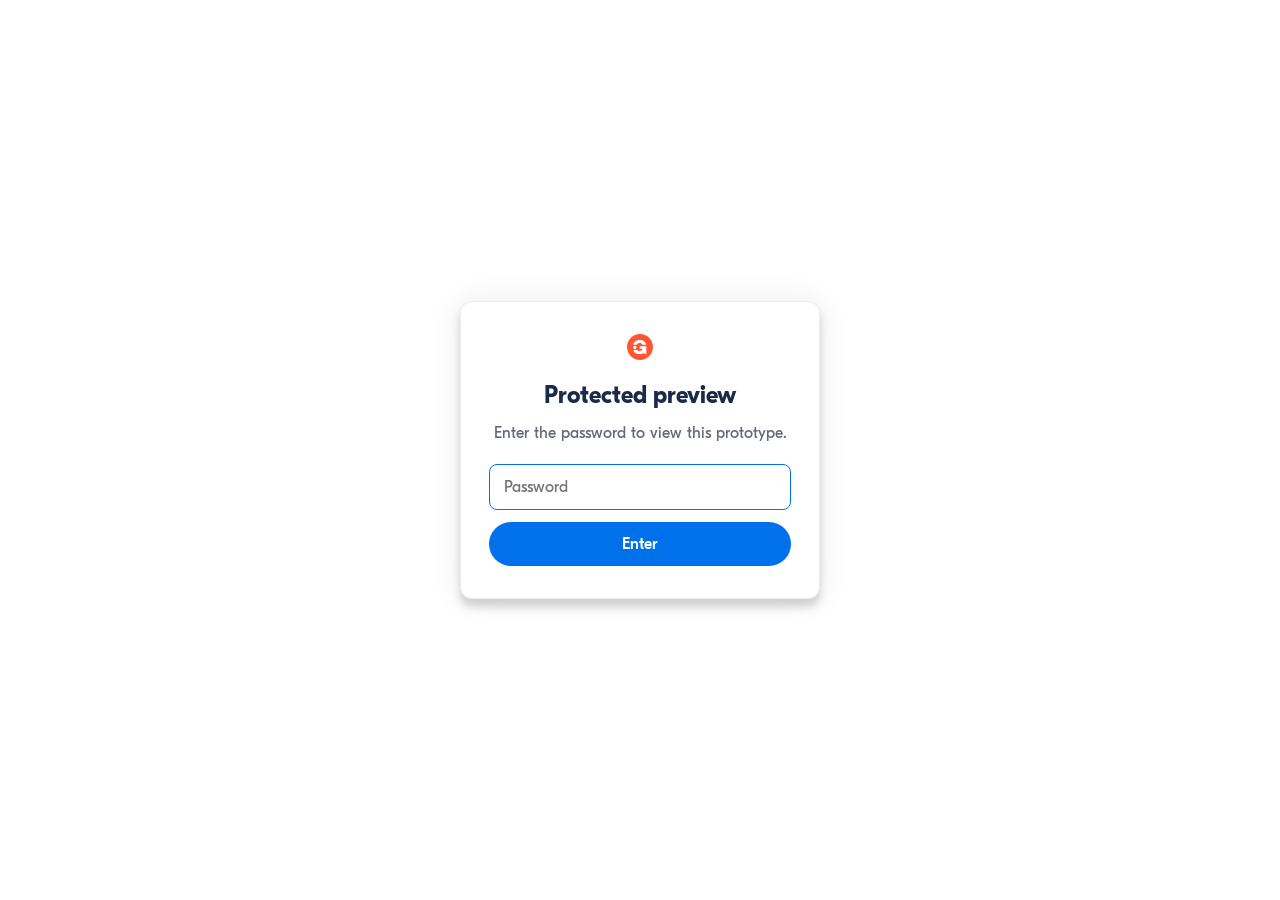
==== commit 5837a058: "Build round 2: activity overview, rebuilt activity page, real supplier data Two pages now. index.htm" ====
--- a/v2/index.html
+++ b/v2/index.html
@@ -3,15 +3,14 @@
 <head>
   <meta charset="UTF-8">
   <meta name="viewport" content="width=device-width, initial-scale=1.0">
-  <title>Excellent Experience — Supplier Portal concept</title>
-  <!-- defect-cards.css carries its own :root token fallbacks so it can run
-       standalone, so it MUST load before tokens.css — otherwise those
-       fallbacks override the page's real tokens. Order matters here. -->
-  <link rel="stylesheet" href="css/defect-cards.css">
+  <title>Excellence program — Supplier Portal concept</title>
+  <!-- Round 2 does not load defect-cards.css: the breakdown is rendered by
+       criteria-render.js in the flat accordion 2423:103908 draws, not the DBR
+       portal's category layout. That stylesheet's :root fallbacks would
+       clobber tokens.css anyway, which is why round 1 had to order them. -->
   <link rel="stylesheet" href="css/tokens.css">
   <link rel="stylesheet" href="css/styles.css">
-  <link rel="stylesheet" href="css/criteria.css">
-  <!-- Skip the password gate if already unlocked this session (avoids flash) -->
+  <link rel="stylesheet" href="css/round2.css">
   <script>try{if(sessionStorage.getItem('sxp-auth')==='1')document.documentElement.className+=' authed';}catch(e){}</script>
 </head>
 <body>
@@ -28,14 +27,12 @@
     </form>
   </div>
 
-  <!-- ===================== TOP NAV ===================== -->
   <header class="topnav">
     <div style="display:flex;align-items:center;gap:24px;">
       <img src="assets/logo-gyg.svg" alt="GetYourGuide" class="topnav__logo">
     </div>
-    <!-- Prototype affordance: switches which fixture in data/ the page renders. -->
-    <div class="topnav__user" id="activity-switcher" role="button" tabindex="0"
-         aria-haspopup="listbox" aria-expanded="false" aria-label="Switch activity">
+    <div class="topnav__user" id="supplier-switcher" role="button" tabindex="0"
+         aria-haspopup="listbox" aria-expanded="false" aria-label="Switch supplier">
       <div class="topnav__avatar"></div>
       <div class="topnav__user-info">
         <span class="topnav__name" id="switcher-label">&nbsp;</span>
@@ -44,123 +41,74 @@
       <svg class="topnav__chevron" width="16" height="16" viewBox="0 0 16 16" fill="none">
         <path d="M4 6l4 4 4-4" stroke="#858995" stroke-width="1.5" stroke-linecap="round" stroke-linejoin="round"/>
       </svg>
-      <ul class="switcher-menu" id="switcher-menu" role="listbox" aria-label="Activities" hidden></ul>
+      <ul class="switcher-menu" id="switcher-menu" role="listbox" aria-label="Suppliers" hidden></ul>
     </div>
   </header>
 
-  <!-- ===================== SIDEBAR =====================
-       Icons are the Compass SVGs exported from the design (366:10589), not
-       redrawn. Their colours are baked in: #1A2B49 when idle, #0071EB on the
-       active item — so there is no currentColor theming here. -->
   <aside class="sidebar">
-    <button class="sidebar__item" aria-label="Activities">
-      <img src="assets/icons/monument.svg" alt="" width="16" height="16">
-    </button>
-    <button class="sidebar__item" aria-label="Create">
-      <img src="assets/icons/file-plus.svg" alt="" width="16" height="16">
-    </button>
-    <button class="sidebar__item" aria-label="Manage">
-      <img src="assets/icons/grid.svg" alt="" width="16" height="16">
-    </button>
-    <button class="sidebar__item" aria-label="Bookings">
-      <img src="assets/icons/calendar.svg" alt="" width="16" height="16">
-    </button>
-    <button class="sidebar__item sidebar__item--active" aria-label="Performance">
-      <img src="assets/icons/magnifier-bar-chart.svg" alt="" width="16" height="16">
-    </button>
-    <button class="sidebar__item" aria-label="Finance">
-      <img src="assets/icons/currency.svg" alt="" width="16" height="16">
-    </button>
+    <button class="sidebar__item" aria-label="Activities"><img src="assets/icons/monument.svg" alt="" width="16" height="16"></button>
+    <button class="sidebar__item" aria-label="Create"><img src="assets/icons/file-plus.svg" alt="" width="16" height="16"></button>
+    <button class="sidebar__item" aria-label="Manage"><img src="assets/icons/grid.svg" alt="" width="16" height="16"></button>
+    <button class="sidebar__item" aria-label="Bookings"><img src="assets/icons/calendar.svg" alt="" width="16" height="16"></button>
+    <button class="sidebar__item sidebar__item--active" aria-label="Performance"><img src="assets/icons/magnifier-bar-chart.svg" alt="" width="16" height="16"></button>
+    <button class="sidebar__item" aria-label="Finance"><img src="assets/icons/currency.svg" alt="" width="16" height="16"></button>
     <div class="sidebar__spacer"></div>
-    <!-- Bottom item is an expand affordance in the design, not Settings. -->
-    <button class="sidebar__item" aria-label="Expand menu">
-      <img src="assets/icons/arrow-right.svg" alt="" width="16" height="16">
-    </button>
+    <button class="sidebar__item" aria-label="Expand menu"><img src="assets/icons/arrow-right.svg" alt="" width="16" height="16"></button>
   </aside>
 
-  <!-- ===================== MAIN CONTENT ===================== -->
   <main class="page-main">
     <div class="page-inner">
 
-      <a href="#" class="back-link">
-        <svg width="24" height="24" viewBox="0 0 24 24" fill="none">
-          <path d="M19 12H5M12 5l-7 7 7 7" stroke="currentColor" stroke-width="1.5" stroke-linecap="round" stroke-linejoin="round"/>
-        </svg>
-        Back to Performance
-      </a>
+      <h1 class="page-title">Excellence program</h1>
+      <p class="sx-lede">The Excellent Experience badge celebrates the best activities on our marketplace where the activity provider has consistently delivered a professional, high-standard experience for our customers.</p>
 
-      <h1 class="page-title" id="activity-title">&nbsp;</h1>
-
-      <nav class="perf-tabs" role="tablist">
-        <button class="perf-tab" role="tab" aria-selected="false">Performance overview</button>
-        <button class="perf-tab perf-tab--active" role="tab" aria-selected="true">Excellence program</button>
-        <button class="perf-tab" role="tab" aria-selected="false">Competitor report</button>
-      </nav>
-
-      <!-- ===================== PROMO HEADER ===================== -->
-      <section class="tc-promo">
-        <div class="tc-promo__head">
-          <div class="tc-promo__intro">
-            <h2 class="tc-promo__title">Get recognized with the Excellent Experience badge</h2>
-            <!-- Copy is verbatim from 566:53353, which revises 566:53443: the
-                 figure moved 5% -> 1%, the badge name lost its curly quotes and
-                 took a capital E on Experience, and Originals / Certified became
-                 bold "programs" rather than quoted "badges". The emphasis also
-                 moved — "Every 3 months" is no longer bold, those two names are.
-                 TODO(copy): 1% is closer to the deck's 1.4% of online activities
-                 but still not it, and award cadence ("every 3 months") is listed
-                 in the deck as an explicitly undecided question. -->
-            <p class="tc-promo__desc">The Excellent Experience badge celebrates the top 1% of activities on our marketplace for consistently delivering a quality experience for customers. Every 3 months we check if your activity has met the requirements to be awarded the badge. This replaces both the <strong class="tc-promo__emphasis">Originals</strong> and <strong class="tc-promo__emphasis">Certified</strong> programs.</p>
+      <!-- ===================== PROGRAM CRITERIA BANNER =====================
+           The three cards name the same three sections the criteria page
+           shows and the same three chips the table below uses. Names finally
+           agree across all three places as of 2423:105656 / 2423:106930. -->
+      <section class="sx-crit">
+        <div class="sx-crit__head">
+          <div>
+            <h2 class="sx-crit__title">Program criteria</h2>
+            <p class="sx-crit__sub">Calculated every month based on the last 6 months</p>
           </div>
-          <!-- The badge as a traveller would see it. Figma sets this in GYG Sans
-               VF, which the prototype doesn't ship — GT Eesti Bold stands in. -->
-          <span class="tc-promo__badge">
-            <img src="assets/icons/logo-gyg-mark.svg" alt="" width="24" height="24">
-            Excellent Experience
-          </span>
+          <button class="sx-btn sx-btn--pill" type="button">
+            Learn more
+            <img src="assets/icons/arrow-right-24.svg" alt="" width="20" height="20">
+          </button>
         </div>
-
-        <!-- Compass icons, exported from the design. supply-frontend's
-             README-UI.md requires Compass icons and type even though the
-             portal's components are PrimeVue, so PrimeIcons are not an option
-             here. Fill changed from the design's #FA4F2D to #0071EB; that
-             colour is baked into the files, so a re-export restores the orange. -->
-        <div class="tc-promo__cards">
-          <div class="tc-promo__card">
-            <img class="tc-promo__icon" src="assets/icons/compass-badge.svg" alt="" width="24" height="24">
-            <div class="tc-promo__card-text">
-              <p class="tc-promo__card-title">Get booked with confidence</p>
-              <p class="tc-promo__card-desc">The badge puts your commitment to quality front and center for travelers</p>
+        <div class="sx-crit__cards">
+          <div class="sx-crit__card">
+            <img src="assets/icons/compass-badge.svg" alt="" width="20" height="20">
+            <div>
+              <p class="sx-crit__card-t">Review count</p>
+              <!-- NOTE(copy): this node keeps "new"; 2423:106930 and 2241:42264
+                   drop it. Unresolved — see CLAUDE.md. -->
+              <p class="sx-crit__card-d">At least 50 new reviews in this period</p>
             </div>
           </div>
-          <div class="tc-promo__card">
-            <img class="tc-promo__icon" src="assets/icons/compass-magnifier.svg" alt="" width="24" height="24">
-            <div class="tc-promo__card-text">
-              <p class="tc-promo__card-title">Be seen by more customers</p>
-              <p class="tc-promo__card-desc">Show up higher in search results and get featured in more emails to travelers</p>
+          <div class="sx-crit__card">
+            <img src="assets/icons/compass-eye.svg" alt="" width="20" height="20">
+            <div>
+              <p class="sx-crit__card-t">Operational standards</p>
+              <p class="sx-crit__card-d">24-hour cancellation and no safety issues</p>
             </div>
           </div>
-          <div class="tc-promo__card">
-            <img class="tc-promo__icon" src="assets/icons/compass-eye.svg" alt="" width="24" height="24">
-            <div class="tc-promo__card-text">
-              <p class="tc-promo__card-title">Become the easy choice</p>
-              <p class="tc-promo__card-desc">When listings look alike, this badge is what sets you apart from competitors</p>
+          <div class="sx-crit__card">
+            <img src="assets/icons/compass-magnifier.svg" alt="" width="20" height="20">
+            <div>
+              <p class="sx-crit__card-t">Quality standards</p>
+              <p class="sx-crit__card-d">High customer rating and few complaints</p>
             </div>
           </div>
         </div>
-
-        <button class="tc-promo__cta" type="button">
-          Learn more
-          <img src="assets/icons/arrow-right-24.svg" alt="" width="24" height="24">
-        </button>
       </section>
 
-      <!-- ===================== CRITERIA (rendered by js/criteria-render.js) ===================== -->
-      <div id="criteria" class="tc-sections-wrap"></div>
+      <!-- Rendered by js/criteria-render.js -->
+      <div id="overview"></div>
 
       <div style="height:60px;"></div>
-
-    </div><!-- /page-inner -->
+    </div>
   </main>
 
   <button class="help-btn" aria-label="Help">
@@ -173,23 +121,40 @@
   </button>
 
   <script src="js/interactions.js"></script>
-  <script src="js/defect-cards.js"></script>
-  <script src="js/trend-chart.js"></script>
   <script src="js/criteria-model.js"></script>
   <script src="js/criteria-render.js"></script>
-  <script src="js/activity-switcher.js"></script>
+  <script src="js/supplier-switcher.js"></script>
   <script>
-    // The switcher picks the fixture; add new ones in data/activities.json.
-    ActivitySwitcher.init({
-      onSelect(activity) {
-        const model = TopChoice.build(activity);
-        document.getElementById("activity-title").textContent = model.activityTitle;
-        document.title = model.activityTitle + " — Excellent Experience";
-        TopChoiceRender.render("#criteria", model);
+    // THIS MONTH is the pre-launch state: no badge has been awarded yet, so
+    // every row shows an em dash rather than a status. NEXT MONTH shows the
+    // assessment that decides the first awards. Confirmed 2026-11-19 — the
+    // dash means "not yet assessed", never "no badge".
+    let preLaunch = true;
+    let current = null;
+
+    function draw() {
+      if (!current) return;
+      SXPRender.renderOverview("#overview", current.model, {
+        preLaunch,
+        supplierKey: current.key,
+      });
+      document.querySelectorAll(".sx-tab").forEach((t) => {
+        t.addEventListener("click", () => {
+          preLaunch = t.dataset.tab === "this";
+          draw();
+        });
+      });
+    }
+
+    SupplierSwitcher.init({
+      onSelect(file, entry) {
+        current = { model: SXP.buildSupplier(file), key: entry.id };
+        document.title = file.supplier_name + " — Excellence program";
+        draw();
       },
       onError(err, entry) {
-        document.getElementById("criteria").innerHTML =
-          '<p class="section-desc">Could not load ' + entry.file + ": " + err.message + "</p>";
+        document.getElementById("overview").innerHTML =
+          '<p class="sx-lede">Could not load ' + entry.file + ": " + err.message + "</p>";
       },
     });
   </script>
--- a/v2/css/round2.css
+++ b/v2/css/round2.css
@@ -0,0 +1,341 @@
+/* ============================================================
+   SXP ROUND 2 — overview + activity page
+   Replaces round 1's criteria.css. Loads after tokens.css and styles.css.
+
+   Round 2 fails in AMBER, not round 1's red. The chips on the overview and
+   the section cards' top bars share one scale: green passing, amber failing.
+   The weak-red trend shading is gone with the charts.
+   ============================================================ */
+
+:root {
+  --sx-amber-bg: #ffecc1;
+  --sx-amber-text: #8a5a00;
+  --sx-amber-bar: #ffc94d;
+  --sx-green-bar: #b8e6cc;
+  --sx-ink: var(--gyg-label-primary);
+  --sx-muted: var(--gyg-label-secondary);
+  --sx-line: var(--gyg-separator-primary);
+}
+
+.sx-lede {
+  font: var(--font-caption);
+  color: var(--sx-ink);
+  max-width: 1070px;
+  margin: 0 0 24px;
+}
+
+.sx-h2 {
+  font: 700 20px/28px var(--font-family);
+  color: var(--sx-ink);
+  margin: 32px 0 12px;
+}
+.sx-h2--tight { margin-top: 24px; }
+
+/* ---------- Program criteria banner ---------- */
+.sx-crit {
+  background: #f5f7f9;
+  border-radius: 12px;
+  padding: 16px;
+  margin-bottom: 8px;
+}
+.sx-crit__head {
+  display: flex;
+  align-items: flex-start;
+  justify-content: space-between;
+  gap: 16px;
+  margin-bottom: 16px;
+}
+.sx-crit__title { font: 700 16px/24px var(--font-family); color: var(--sx-ink); margin: 0; }
+.sx-crit__sub { font: var(--font-caption); color: var(--sx-muted); margin: 4px 0 0; }
+.sx-crit__cards { display: grid; grid-template-columns: repeat(3, 1fr); gap: 12px; }
+.sx-crit__card {
+  display: flex;
+  gap: 12px;
+  align-items: flex-start;
+  background: var(--gyg-background-primary);
+  border-radius: 10px;
+  padding: 16px;
+}
+.sx-crit__card img { flex: none; margin-top: 2px; }
+.sx-crit__card-t { font: 700 14px/20px var(--font-family); color: var(--sx-ink); margin: 0; }
+.sx-crit__card-d { font: 400 13px/18px var(--font-family); color: var(--sx-muted); margin: 2px 0 0; }
+
+/* ---------- Buttons ---------- */
+.sx-btn {
+  display: inline-flex;
+  align-items: center;
+  gap: 8px;
+  border-radius: 999px;
+  font: 500 14px/20px var(--font-family);
+  padding: 10px 18px;
+  cursor: pointer;
+  border: 1px solid transparent;
+  text-decoration: none;
+  white-space: nowrap;
+}
+.sx-btn--primary { background: var(--gyg-interactive-primary); color: #fff; }
+.sx-btn--secondary {
+  background: #fff;
+  color: var(--gyg-interactive-primary);
+  border-color: var(--gyg-interactive-primary);
+}
+.sx-btn--pill {
+  background: #fff;
+  color: var(--gyg-interactive-primary);
+  border-color: var(--gyg-interactive-primary);
+}
+.sx-btn--secondary:hover, .sx-btn--pill:hover { background: #f0f7ff; }
+
+/* ---------- This month / Next month ---------- */
+.sx-tabs {
+  display: inline-flex;
+  background: #f0f2f5;
+  border-radius: 8px;
+  padding: 3px;
+  gap: 2px;
+  margin-bottom: 20px;
+}
+.sx-tab {
+  border: 0;
+  background: transparent;
+  font: 500 14px/20px var(--font-family);
+  color: var(--sx-muted);
+  padding: 7px 14px;
+  border-radius: 6px;
+  cursor: pointer;
+}
+.sx-tab.is-active { background: #fff; color: var(--gyg-interactive-primary); }
+
+.sx-period {
+  font: var(--font-label);
+  color: var(--sx-muted);
+  text-align: right;
+  margin: 0 0 8px;
+}
+
+/* ---------- Overview tables ---------- */
+.sx-t {
+  width: 100%;
+  border-collapse: collapse;
+  background: #fff;
+  border: 1px solid var(--sx-line);
+  border-radius: 10px;
+  overflow: hidden;
+}
+.sx-t th {
+  font: 700 13px/18px var(--font-family);
+  color: var(--sx-ink);
+  text-align: left;
+  padding: 14px 20px;
+  border-bottom: 1px solid var(--sx-line);
+}
+.sx-t td { padding: 16px 20px; border-bottom: 1px solid var(--sx-line); vertical-align: middle; }
+.sx-t tbody tr:last-child td { border-bottom: 0; }
+.sx-t__name { font: var(--font-caption); color: var(--sx-ink); }
+.sx-t__status { width: 220px; }
+.sx-t__reason { font: var(--font-caption); color: var(--sx-ink); }
+.sx-t__act { width: 140px; text-align: right; }
+.sx-dash { color: var(--gyg-label-tertiary); }
+
+.sx-chip {
+  display: inline-flex;
+  align-items: center;
+  gap: 6px;
+  border-radius: 999px;
+  font: 700 12px/16px var(--font-family);
+  padding: 6px 12px;
+}
+/* Earned reads as a dark solid chip; every failure shares one amber. */
+.sx-chip--excellence { background: #1a2b49; color: #fff; }
+.sx-chip--reviews,
+.sx-chip--operations,
+.sx-chip--quality { background: var(--sx-amber-bg); color: var(--sx-amber-text); }
+
+/* ---------- Section cards ---------- */
+.sx-banner { border-radius: 10px; padding: 20px 24px; margin-bottom: 20px; }
+.sx-banner--ok { background: var(--gyg-surface-success-weak); }
+.sx-banner--no { background: var(--sx-amber-bg); }
+.sx-banner__h { font: 700 16px/24px var(--font-family); color: var(--sx-ink); margin: 0; }
+.sx-banner__b { font: var(--font-caption); color: var(--sx-ink); margin: 8px 0 0; }
+
+.sx-card {
+  position: relative;
+  background: #fff;
+  border: 1px solid var(--sx-line);
+  border-radius: 10px;
+  margin-bottom: 20px;
+  overflow: hidden;
+}
+/* The rail is a bar across the TOP of each card (2423:103908), not round 1's
+   per-row left-rail segments. Per section, so a mixed card takes the amber of
+   its failing row — which is always its first row, since rows sort failing
+   first. */
+.sx-card__bar { height: 8px; background: var(--sx-green-bar); }
+.sx-card.is-failing .sx-card__bar { background: var(--sx-amber-bar); }
+.sx-card__head {
+  display: flex;
+  align-items: baseline;
+  justify-content: space-between;
+  gap: 16px;
+  padding: 20px 20px 4px;
+}
+.sx-card__head h3 { font: 700 16px/24px var(--font-family); color: var(--sx-ink); margin: 0; }
+.sx-card__period { font: var(--font-label); color: var(--sx-muted); }
+.sx-card__rows { padding: 8px 20px 4px; }
+
+/* ---------- Criterion rows ---------- */
+.sx-row {
+  position: relative;
+  display: flex;
+  gap: 20px;
+  padding: 16px 0;
+  border-top: 1px solid var(--sx-line);
+}
+.sx-card__rows > .sx-row:first-child { border-top: 0; }
+.sx-row__left { flex: none; width: 76px; }
+.sx-row__icon { display: block; color: var(--sx-ink); line-height: 0; }
+.sx-row__value { display: block; font: 700 26px/32px var(--font-family); color: var(--sx-ink); margin-top: 10px; }
+.sx-row__criteria { display: block; font: var(--font-label); color: var(--sx-muted); margin-top: 8px; }
+.sx-row__main { flex: 1 1 auto; min-width: 0; }
+.sx-row__label { font: 700 14px/20px var(--font-family); color: var(--sx-ink); margin: 0; }
+.sx-row__desc { font: var(--font-caption); color: var(--sx-muted); margin: 4px 0 0; }
+/* The per-row CTA sits top-right of its row, not under the description
+   (2423:106343 "Collect more reviews", 2423:106219 "Contact us"). */
+.sx-row__cta { position: absolute; top: 16px; right: 0; margin: 0; }
+.sx-row:has(.sx-row__cta) .sx-row__main { padding-right: 190px; }
+.sx-row--blocked { align-items: center; }
+.sx-row__blocked { font: 700 14px/20px var(--font-family); color: var(--sx-ink); margin: 0; }
+
+/* Review summary — the AI block on a failing rating. No data source exists;
+   it renders only when a fixture supplies one. */
+.sx-summary {
+  border: 1px solid var(--sx-line);
+  border-radius: 10px;
+  padding: 16px;
+  margin-top: 14px;
+}
+.sx-summary__h {
+  display: flex; align-items: center; gap: 8px;
+  font: 700 14px/20px var(--font-family); color: var(--sx-ink); margin: 0 0 8px;
+}
+.sx-summary__body { font: var(--font-caption); color: var(--sx-ink); margin: 0; }
+.sx-summary__meta { font: var(--font-label); color: var(--gyg-label-tertiary); margin: 8px 0 0; }
+
+/* ---------- See details ---------- */
+.sx-see {
+  display: inline-flex; align-items: center; gap: 4px;
+  background: none; border: 0; padding: 10px 0 0;
+  font: 500 14px/20px var(--font-family);
+  color: var(--gyg-interactive-primary); cursor: pointer;
+}
+.sx-see svg { transition: transform .15s ease; }
+.sx-see.is-open svg { transform: rotate(180deg); }
+.sx-details { margin-top: 12px; }
+.sx-details__h { font: 700 14px/20px var(--font-family); color: var(--sx-ink); margin: 0 0 10px; }
+
+/* ---------- Disruption cards ---------- */
+.sx-dc {
+  border: 1px solid var(--sx-line);
+  border-radius: 10px;
+  margin-bottom: 8px;
+  background: #fff;
+}
+.sx-dc.is-open { border-color: var(--gyg-interactive-primary); }
+.sx-dc__head {
+  display: flex; align-items: flex-start; justify-content: space-between; gap: 16px;
+  width: 100%; background: none; border: 0; padding: 14px 16px;
+  text-align: left; cursor: pointer;
+}
+.sx-dc__text { display: block; min-width: 0; }
+.sx-dc__name { display: block; font: 700 14px/20px var(--font-family); color: var(--sx-ink); }
+.sx-dc.is-open .sx-dc__name { color: var(--gyg-interactive-primary); }
+.sx-dc__desc { display: block; font: 400 13px/18px var(--font-family); color: var(--sx-muted); margin-top: 2px; }
+.sx-dc__meta { display: flex; align-items: center; gap: 12px; flex: none; }
+.sx-dc__chev { color: var(--sx-ink); line-height: 0; transition: transform .15s ease; }
+.sx-dc.is-open .sx-dc__chev { transform: rotate(180deg); }
+.sx-dc__body { padding: 0 16px 16px; }
+.sx-dc:not(.is-open) .sx-dc__body { display: none; }
+.sx-dc__h { font: 700 14px/20px var(--font-family); color: var(--sx-ink); margin: 6px 0 8px; }
+.sx-dc__list { margin: 0 0 16px; padding-left: 18px; }
+.sx-dc__list li { font: var(--font-caption); color: var(--sx-ink); margin-bottom: 6px; }
+.sx-dc__links { list-style: none; margin: 0; padding: 0; }
+.sx-dc__links li { margin-bottom: 6px; }
+.sx-dc__links a, .sx-dc__link--flat {
+  display: inline-flex; align-items: center; gap: 6px;
+  font: 500 14px/20px var(--font-family);
+  color: var(--gyg-interactive-primary); text-decoration: none;
+}
+.sx-dc__links a:hover { text-decoration: underline; }
+
+/* Booking counts ARE shown in round 2 (reversing round 1's strip). They will
+   not always sum to the rate above them — 4 of the 19 activities do not
+   reconcile, in both directions. See CLAUDE.md. */
+.sx-chip-count {
+  background: #1a2b49; color: #fff;
+  border-radius: 999px; padding: 4px 10px;
+  font: 700 12px/16px var(--font-family); white-space: nowrap;
+}
+
+/* ---------- Recommended action ---------- */
+.sx-ra {
+  display: flex; align-items: center; justify-content: space-between; gap: 16px;
+  border: 1px solid var(--sx-line); border-radius: 10px;
+  padding: 16px; margin-bottom: 16px;
+}
+.sx-ra__main { display: flex; gap: 12px; align-items: flex-start; min-width: 0; }
+.sx-ra__icon { color: var(--sx-ink); flex: none; line-height: 0; margin-top: 2px; }
+.sx-ra__title { font: 700 14px/20px var(--font-family); color: var(--sx-ink); margin: 0; }
+.sx-ra__desc { font: var(--font-caption); color: var(--sx-muted); margin: 4px 0 0; }
+
+/* ---------- This-month promo panel ---------- */
+.sx-promo { background: #fff; border: 1px solid var(--sx-line); border-radius: 12px; padding: 24px; }
+.sx-promo__head { display: flex; align-items: flex-start; justify-content: space-between; gap: 24px; }
+.sx-promo__title { font: 700 18px/26px var(--font-family); color: var(--sx-ink); margin: 0; }
+.sx-promo__desc { font: var(--font-caption); color: var(--sx-muted); margin: 8px 0 0; max-width: 880px; }
+.sx-promo__cta { flex: none; }
+.sx-promo__h { font: 700 16px/24px var(--font-family); color: var(--sx-ink); margin: 28px 0 12px; }
+
+.sx-timeline {
+  display: flex; align-items: stretch; gap: 24px;
+  background: #e8f1fd; border-radius: 10px; padding: 20px 24px; margin-top: 20px;
+}
+.sx-timeline__months { display: grid; grid-template-columns: repeat(6, 1fr); gap: 16px; flex: 1 1 auto; }
+.sx-tm__label { display: block; font: 700 12px/16px var(--font-family); color: var(--gyg-interactive-primary); }
+.sx-tm__bar { display: block; height: 6px; border-radius: 3px; background: #a9cdf5; margin-top: 12px; }
+.sx-tm.is-current .sx-tm__bar { background: var(--gyg-interactive-primary); }
+.sx-tm__today { display: block; font: 700 14px/20px var(--font-family); color: var(--sx-ink); margin-top: 8px; }
+.sx-timeline__award {
+  flex: none; width: 180px; padding-left: 24px;
+  border-left: 1px solid #a9cdf5; display: flex; flex-direction: column; justify-content: center;
+}
+.sx-timeline__date { font: 700 28px/34px var(--font-family); color: var(--gyg-interactive-primary); margin: 0; }
+.sx-timeline__note { font: var(--font-label); color: var(--sx-muted); margin: 4px 0 0; }
+
+.sx-promo__list { list-style: none; margin: 0; padding: 0; }
+.sx-promo__list li {
+  display: flex; align-items: center; gap: 16px;
+  padding: 14px 0; border-bottom: 1px solid var(--sx-line);
+}
+.sx-promo__list li:last-child { border-bottom: 0; }
+.sx-promo__list li > span:nth-of-type(1) { flex: 1 1 auto; }
+.sx-promo__list strong { display: block; font: 700 14px/20px var(--font-family); color: var(--sx-ink); }
+.sx-promo__list em { display: block; font-style: normal; font: 400 13px/18px var(--font-family); color: var(--sx-muted); }
+.sx-tracking {
+  flex: none; background: #f0f2f5; color: var(--sx-muted);
+  border-radius: 999px; padding: 6px 12px; font: 500 12px/16px var(--font-family);
+}
+
+.sx-benefits { display: grid; grid-template-columns: repeat(3, 1fr); gap: 16px; }
+.sx-benefit { border: 1px solid var(--sx-line); border-radius: 10px; padding: 20px; }
+.sx-benefit__t { font: 700 15px/22px var(--font-family); color: var(--sx-ink); margin: 14px 0 0; }
+.sx-benefit__d { font: var(--font-caption); color: var(--sx-muted); margin: 8px 0 0; }
+
+/* Locked `?supplier` chip: a plain label, no dropdown affordance. */
+.topnav__user.is-locked { cursor: default; }
+.switcher-menu__meta { color: var(--gyg-label-tertiary); font: var(--font-label); margin-left: 12px; }
+
+@media (max-width: 900px) {
+  .sx-crit__cards, .sx-benefits { grid-template-columns: 1fr; }
+  .sx-timeline { flex-direction: column; }
+  .sx-timeline__award { width: auto; padding-left: 0; border-left: 0; border-top: 1px solid #a9cdf5; padding-top: 16px; }
+}
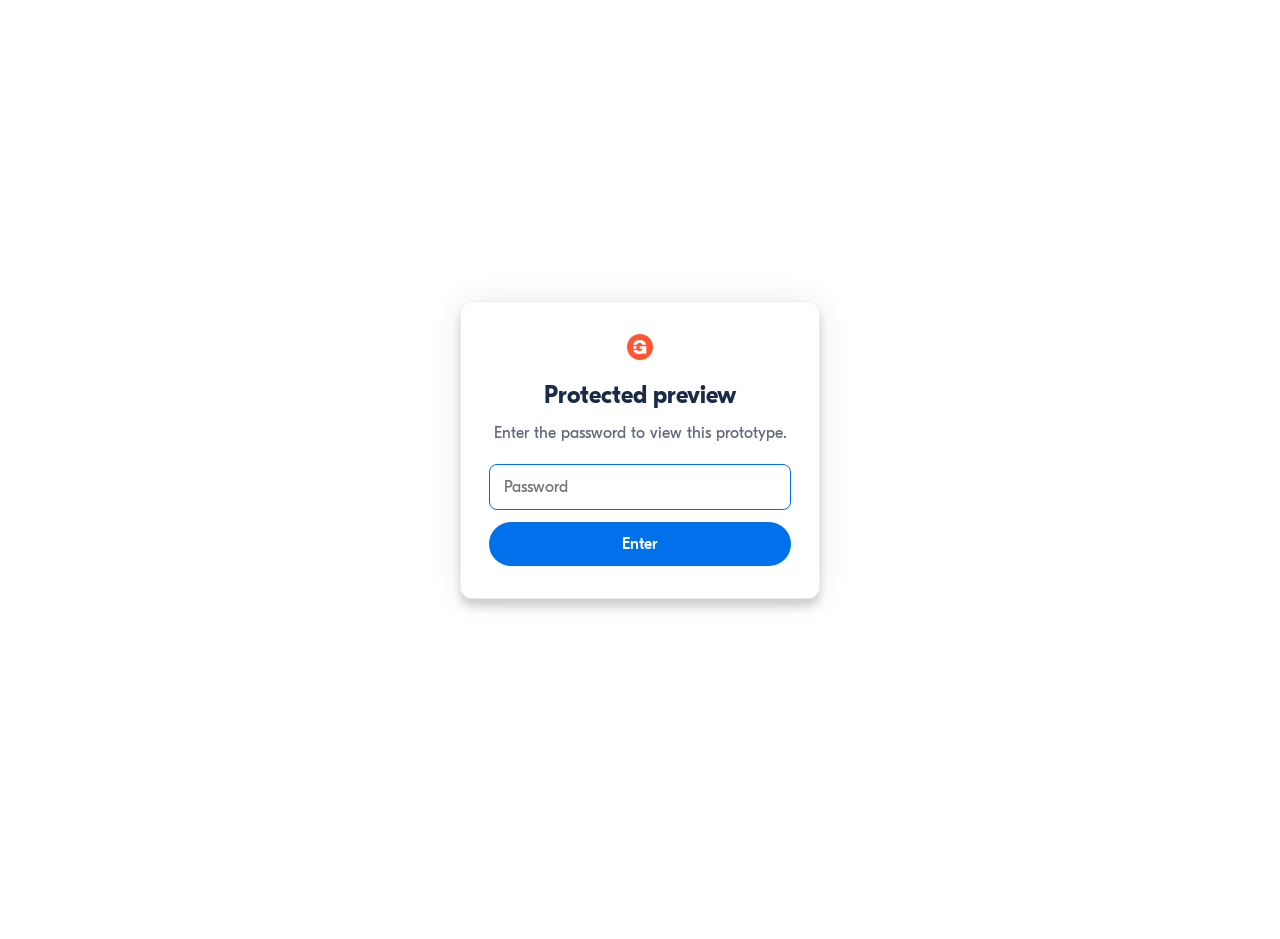
==== commit 49a07c62: "Rebuild round 2 on PrimeVue components Round 2 was hand-rolled CSS imitating the design system: a .s" ====
--- a/v2/index.html
+++ b/v2/index.html
@@ -4,10 +4,10 @@
   <meta charset="UTF-8">
   <meta name="viewport" content="width=device-width, initial-scale=1.0">
   <title>Excellence program — Supplier Portal concept</title>
-  <!-- Round 2 does not load defect-cards.css: the breakdown is rendered by
-       criteria-render.js in the flat accordion 2423:103908 draws, not the DBR
-       portal's category layout. That stylesheet's :root fallbacks would
-       clobber tokens.css anyway, which is why round 1 had to order them. -->
+  <!-- Round 2 does not load defect-cards.css: the breakdown is a PrimeVue
+       Accordion (2423:103908), not the DBR portal's category layout. That
+       stylesheet's :root fallbacks would clobber tokens.css anyway, which is
+       why round 1 had to order them. -->
   <link rel="stylesheet" href="css/tokens.css">
   <link rel="stylesheet" href="css/styles.css">
   <link rel="stylesheet" href="css/round2.css">
@@ -15,7 +15,9 @@
 </head>
 <body>
 
-  <!-- ===================== PASSWORD GATE (cosmetic — see js/auth-gate.js) ===================== -->
+  <!-- ===================== PASSWORD GATE (cosmetic — see js/auth-gate.js) =====================
+       Outside the Vue app on purpose: it gates the whole document, runs before
+       any data is fetched, and has no reason to wait for the app to mount. -->
   <div id="auth-gate" class="auth-gate">
     <form class="auth-gate__card" id="auth-form">
       <img src="assets/logo-gyg.svg" alt="GetYourGuide" class="auth-gate__logo">
@@ -27,137 +29,18 @@
     </form>
   </div>
 
-  <header class="topnav">
-    <div style="display:flex;align-items:center;gap:24px;">
-      <img src="assets/logo-gyg.svg" alt="GetYourGuide" class="topnav__logo">
-    </div>
-    <div class="topnav__user" id="supplier-switcher" role="button" tabindex="0"
-         aria-haspopup="listbox" aria-expanded="false" aria-label="Switch supplier">
-      <div class="topnav__avatar"></div>
-      <div class="topnav__user-info">
-        <span class="topnav__name" id="switcher-label">&nbsp;</span>
-        <span class="topnav__company" id="switcher-sublabel">&nbsp;</span>
-      </div>
-      <svg class="topnav__chevron" width="16" height="16" viewBox="0 0 16 16" fill="none">
-        <path d="M4 6l4 4 4-4" stroke="#858995" stroke-width="1.5" stroke-linecap="round" stroke-linejoin="round"/>
-      </svg>
-      <ul class="switcher-menu" id="switcher-menu" role="listbox" aria-label="Suppliers" hidden></ul>
-    </div>
-  </header>
+  <!-- Top nav, sidebar, page and help button are all rendered by AppShell. -->
+  <div id="app"></div>
 
-  <aside class="sidebar">
-    <button class="sidebar__item" aria-label="Activities"><img src="assets/icons/monument.svg" alt="" width="16" height="16"></button>
-    <button class="sidebar__item" aria-label="Create"><img src="assets/icons/file-plus.svg" alt="" width="16" height="16"></button>
-    <button class="sidebar__item" aria-label="Manage"><img src="assets/icons/grid.svg" alt="" width="16" height="16"></button>
-    <button class="sidebar__item" aria-label="Bookings"><img src="assets/icons/calendar.svg" alt="" width="16" height="16"></button>
-    <button class="sidebar__item sidebar__item--active" aria-label="Performance"><img src="assets/icons/magnifier-bar-chart.svg" alt="" width="16" height="16"></button>
-    <button class="sidebar__item" aria-label="Finance"><img src="assets/icons/currency.svg" alt="" width="16" height="16"></button>
-    <div class="sidebar__spacer"></div>
-    <button class="sidebar__item" aria-label="Expand menu"><img src="assets/icons/arrow-right.svg" alt="" width="16" height="16"></button>
-  </aside>
-
-  <main class="page-main">
-    <div class="page-inner">
-
-      <h1 class="page-title">Excellence program</h1>
-      <p class="sx-lede">The Excellent Experience badge celebrates the best activities on our marketplace where the activity provider has consistently delivered a professional, high-standard experience for our customers.</p>
-
-      <!-- ===================== PROGRAM CRITERIA BANNER =====================
-           The three cards name the same three sections the criteria page
-           shows and the same three chips the table below uses. Names finally
-           agree across all three places as of 2423:105656 / 2423:106930. -->
-      <section class="sx-crit">
-        <div class="sx-crit__head">
-          <div>
-            <h2 class="sx-crit__title">Program criteria</h2>
-            <p class="sx-crit__sub">Calculated every month based on the last 6 months</p>
-          </div>
-          <button class="sx-btn sx-btn--pill" type="button">
-            Learn more
-            <img src="assets/icons/arrow-right-24.svg" alt="" width="20" height="20">
-          </button>
-        </div>
-        <div class="sx-crit__cards">
-          <div class="sx-crit__card">
-            <img src="assets/icons/compass-badge.svg" alt="" width="20" height="20">
-            <div>
-              <p class="sx-crit__card-t">Review count</p>
-              <!-- NOTE(copy): this node keeps "new"; 2423:106930 and 2241:42264
-                   drop it. Unresolved — see CLAUDE.md. -->
-              <p class="sx-crit__card-d">At least 50 new reviews in this period</p>
-            </div>
-          </div>
-          <div class="sx-crit__card">
-            <img src="assets/icons/compass-eye.svg" alt="" width="20" height="20">
-            <div>
-              <p class="sx-crit__card-t">Operational standards</p>
-              <p class="sx-crit__card-d">24-hour cancellation and no safety issues</p>
-            </div>
-          </div>
-          <div class="sx-crit__card">
-            <img src="assets/icons/compass-magnifier.svg" alt="" width="20" height="20">
-            <div>
-              <p class="sx-crit__card-t">Quality standards</p>
-              <p class="sx-crit__card-d">High customer rating and few complaints</p>
-            </div>
-          </div>
-        </div>
-      </section>
-
-      <!-- Rendered by js/criteria-render.js -->
-      <div id="overview"></div>
-
-      <div style="height:60px;"></div>
-    </div>
-  </main>
-
-  <button class="help-btn" aria-label="Help">
-    <svg width="18" height="18" viewBox="0 0 18 18" fill="none">
-      <circle cx="9" cy="9" r="7.5" stroke="white" stroke-width="1.5"/>
-      <path d="M7 7c0-1.1.9-2 2-2s2 .9 2 2c0 1.1-.9 1.7-1.5 2.2S9 10.2 9 11" stroke="white" stroke-width="1.5" stroke-linecap="round"/>
-      <circle cx="9" cy="13.5" r=".75" fill="white"/>
-    </svg>
-    Help
-  </button>
+  <!-- Vendored browser builds, not a CDN: round-2 links go to real suppliers
+       and a CDN stall would blank the page. See js/primevue-setup.js. -->
+  <script src="vendor/vue.global.prod.js"></script>
+  <script src="vendor/primevue.min.js"></script>
+  <script src="vendor/primeuix-lara.js"></script>
 
   <script src="js/interactions.js"></script>
   <script src="js/criteria-model.js"></script>
-  <script src="js/criteria-render.js"></script>
-  <script src="js/supplier-switcher.js"></script>
-  <script>
-    // THIS MONTH is the pre-launch state: no badge has been awarded yet, so
-    // every row shows an em dash rather than a status. NEXT MONTH shows the
-    // assessment that decides the first awards. Confirmed 2026-11-19 — the
-    // dash means "not yet assessed", never "no badge".
-    let preLaunch = true;
-    let current = null;
-
-    function draw() {
-      if (!current) return;
-      SXPRender.renderOverview("#overview", current.model, {
-        preLaunch,
-        supplierKey: current.key,
-      });
-      document.querySelectorAll(".sx-tab").forEach((t) => {
-        t.addEventListener("click", () => {
-          preLaunch = t.dataset.tab === "this";
-          draw();
-        });
-      });
-    }
-
-    SupplierSwitcher.init({
-      onSelect(file, entry) {
-        current = { model: SXP.buildSupplier(file), key: entry.id };
-        document.title = file.supplier_name + " — Excellence program";
-        draw();
-      },
-      onError(err, entry) {
-        document.getElementById("overview").innerHTML =
-          '<p class="sx-lede">Could not load ' + entry.file + ": " + err.message + "</p>";
-      },
-    });
-  </script>
+  <script type="module" src="js/app-overview.js"></script>
   <script src="js/auth-gate.js"></script>
 </body>
 </html>
--- a/v2/css/round2.css
+++ b/v2/css/round2.css
@@ -1,15 +1,30 @@
 /* ============================================================
    SXP ROUND 2 — overview + activity page
-   Replaces round 1's criteria.css. Loads after tokens.css and styles.css.
-
-   Round 2 fails in AMBER, not round 1's red. The chips on the overview and
-   the section cards' top bars share one scale: green passing, amber failing.
-   The weak-red trend shading is gone with the charts.
+   Loads after tokens.css and styles.css.
+
+   Round 2 is built from PrimeVue components on the Supplier Portal's own
+   preset (js/theme/, ported from supply-frontend). This file no longer
+   contains buttons, chips, tabs, selects, tables, banners or accordions —
+   those are Button, Tag, SelectButton, Select, DataTable, Message and
+   Accordion, and their colours, radii and type come from the preset.
+
+   What is left is two things:
+     1. Page layout and the blocks PrimeVue has no equivalent for (the
+        pre-launch timeline, the criterion row's metric column).
+     2. A thin "bindings" section that places the PrimeVue components in that
+        layout — padding resets, the section card's top bar, the table's card
+        outline. Those are positioning, never recolouring.
+
+   The cascade makes this safe: PrimeVue's generated CSS sits in an @layer
+   (see js/primevue-setup.js), and unlayered CSS beats layered CSS whatever
+   the specificity. Nothing here needs !important.
+
+   Round 2 fails in AMBER, not round 1's red. Earned reads as a dark solid
+   chip; every failure shares one amber. Both now come from the preset's Tag
+   severities, `contrast` and `warn`.
    ============================================================ */
 
 :root {
-  --sx-amber-bg: #ffecc1;
-  --sx-amber-text: #8a5a00;
   --sx-amber-bar: #ffc94d;
   --sx-green-bar: #b8e6cc;
   --sx-ink: var(--gyg-label-primary);
@@ -17,11 +32,26 @@
   --sx-line: var(--gyg-separator-primary);
 }
 
+/* README-UI.md in supply-frontend: PrimeVue components, Compass typography.
+   PrimeIcons ship with PrimeVue and are not used — every icon on this page is
+   a Figma export. The preset carries no font-family, so set it once here. */
+.p-component,
+.p-component * {
+  font-family: var(--font-family);
+}
+
+/* Button labels are short verbs and nouns; none of them is improved by
+   wrapping. "View details" in a table cell is the one that actually did. */
+.p-button-label { white-space: nowrap; }
+
+/* ---------- Page type ---------- */
 .sx-lede {
   font: var(--font-caption);
   color: var(--sx-ink);
   max-width: 1070px;
-  margin: 0 0 24px;
+  /* No bottom margin: .page-inner is a flex column with a 24px gap, so any
+     margin here ADDS to it and this one gap ends up double every other. */
+  margin: 0;
 }
 
 .sx-h2 {
@@ -32,12 +62,8 @@
 .sx-h2--tight { margin-top: 24px; }
 
 /* ---------- Program criteria banner ---------- */
-.sx-crit {
-  background: #f5f7f9;
-  border-radius: 12px;
-  padding: 16px;
-  margin-bottom: 8px;
-}
+.sx-crit { background: #f5f7f9; border-radius: 12px; box-shadow: none; }
+.sx-crit > .p-card-body { padding: 16px; gap: 0; }
 .sx-crit__head {
   display: flex;
   align-items: flex-start;
@@ -48,124 +74,110 @@
 .sx-crit__title { font: 700 16px/24px var(--font-family); color: var(--sx-ink); margin: 0; }
 .sx-crit__sub { font: var(--font-caption); color: var(--sx-muted); margin: 4px 0 0; }
 .sx-crit__cards { display: grid; grid-template-columns: repeat(3, 1fr); gap: 12px; }
-.sx-crit__card {
-  display: flex;
-  gap: 12px;
-  align-items: flex-start;
-  background: var(--gyg-background-primary);
-  border-radius: 10px;
-  padding: 16px;
-}
+.sx-crit__card { border-radius: 10px; box-shadow: none; }
+.sx-crit__card > .p-card-body { padding: 16px; }
+.sx-crit__card .p-card-content { display: flex; gap: 12px; align-items: flex-start; }
 .sx-crit__card img { flex: none; margin-top: 2px; }
 .sx-crit__card-t { font: 700 14px/20px var(--font-family); color: var(--sx-ink); margin: 0; }
 .sx-crit__card-d { font: 400 13px/18px var(--font-family); color: var(--sx-muted); margin: 2px 0 0; }
 
-/* ---------- Buttons ---------- */
-.sx-btn {
-  display: inline-flex;
-  align-items: center;
-  gap: 8px;
-  border-radius: 999px;
-  font: 500 14px/20px var(--font-family);
-  padding: 10px 18px;
-  cursor: pointer;
-  border: 1px solid transparent;
-  text-decoration: none;
-  white-space: nowrap;
-}
-.sx-btn--primary { background: var(--gyg-interactive-primary); color: #fff; }
-.sx-btn--secondary {
-  background: #fff;
-  color: var(--gyg-interactive-primary);
-  border-color: var(--gyg-interactive-primary);
-}
-.sx-btn--pill {
-  background: #fff;
-  color: var(--gyg-interactive-primary);
-  border-color: var(--gyg-interactive-primary);
-}
-.sx-btn--secondary:hover, .sx-btn--pill:hover { background: #f0f7ff; }
-
-/* ---------- This month / Next month ---------- */
-.sx-tabs {
-  display: inline-flex;
+/* ---------- This month / Next month ----------
+   A SelectButton, not Tabs: 1970:173336 draws a segmented pill on a grey
+   track, which is SelectButton's form. The track and radius are ours; the
+   button type, states and focus ring are the preset's. */
+.sx-months {
+  align-self: flex-start;   /* .page-inner is a flex column — see .sx-tabs note below */
   background: #f0f2f5;
   border-radius: 8px;
   padding: 3px;
   gap: 2px;
-  margin-bottom: 20px;
-}
-.sx-tab {
-  border: 0;
-  background: transparent;
-  font: 500 14px/20px var(--font-family);
-  color: var(--sx-muted);
-  padding: 7px 14px;
-  border-radius: 6px;
-  cursor: pointer;
-}
-.sx-tab.is-active { background: #fff; color: var(--gyg-interactive-primary); }
+}
+.sx-months .p-togglebutton { border-radius: 6px; }
+/* Overview emits its toggle into a plain block, so it supplies its own gap.
+   24px to the filter row beneath, per 1970:173336 -> 1970:173343. */
+#app .sx-months { margin-bottom: 0; }
+
+/* The page-level Performance tabs ARE an underlined bar, which is Tabs. */
+.sx-perf-tabs { margin-bottom: 4px; }
+
+/* ---------- Filter row (1970:173343) ----------
+   Two selects on the left, the assessment period on the RIGHT OF THE SAME
+   LINE, bottom-aligned with the controls rather than with their labels.
+
+   The Select's own height, radius and border are the preset's (40px, 8px,
+   {surface.300}) — 4px shorter than the 44px the design draws. Left to the
+   design system on purpose: the point of this page is to show real portal
+   components, and a one-off height override would put the duplication back. */
+.sx-filters {
+  display: flex;
+  align-items: flex-end;
+  justify-content: space-between;
+  gap: 24px;
+  margin: 24px 0;
+}
+.sx-filters__controls { display: flex; gap: 14px; }
+.sx-select { display: block; width: 216px; }
+.sx-select__label {
+  display: block;
+  font: var(--font-caption);
+  color: var(--sx-ink);
+  margin-bottom: 8px;
+}
 
 .sx-period {
   font: var(--font-label);
   color: var(--sx-muted);
   text-align: right;
-  margin: 0 0 8px;
-}
-
-/* ---------- Overview tables ---------- */
+  /* Bottom-aligned by the row's align-items; the padding lifts it off the
+     baseline to sit level with the select text, as 1970:173367 does. */
+  margin: 0;
+  padding-bottom: 10px;
+  white-space: nowrap;
+}
+
+.sx-empty { font: var(--font-caption); color: var(--sx-muted); margin: 0; }
+
+/* ---------- Overview tables ----------
+   DataTable draws rows and headers; the card outline around it is ours. */
 .sx-t {
-  width: 100%;
-  border-collapse: collapse;
   background: #fff;
   border: 1px solid var(--sx-line);
   border-radius: 10px;
   overflow: hidden;
 }
-.sx-t th {
+.sx-t .p-datatable-header-cell {
   font: 700 13px/18px var(--font-family);
   color: var(--sx-ink);
-  text-align: left;
   padding: 14px 20px;
+}
+.sx-t .p-datatable-tbody > tr > td {
+  font: var(--font-caption);
+  color: var(--sx-ink);
+  padding: 16px 20px;
   border-bottom: 1px solid var(--sx-line);
 }
-.sx-t td { padding: 16px 20px; border-bottom: 1px solid var(--sx-line); vertical-align: middle; }
-.sx-t tbody tr:last-child td { border-bottom: 0; }
-.sx-t__name { font: var(--font-caption); color: var(--sx-ink); }
-.sx-t__status { width: 220px; }
-.sx-t__reason { font: var(--font-caption); color: var(--sx-ink); }
-.sx-t__act { width: 140px; text-align: right; }
+.sx-t .p-datatable-tbody > tr:last-child > td { border-bottom: 0; }
+.sx-t__act { text-align: right; }
 .sx-dash { color: var(--gyg-label-tertiary); }
 
-.sx-chip {
-  display: inline-flex;
-  align-items: center;
-  gap: 6px;
-  border-radius: 999px;
-  font: 700 12px/16px var(--font-family);
-  padding: 6px 12px;
-}
-/* Earned reads as a dark solid chip; every failure shares one amber. */
-.sx-chip--excellence { background: #1a2b49; color: #fff; }
-.sx-chip--reviews,
-.sx-chip--operations,
-.sx-chip--quality { background: var(--sx-amber-bg); color: var(--sx-amber-text); }
-
-/* ---------- Section cards ---------- */
-.sx-banner { border-radius: 10px; padding: 20px 24px; margin-bottom: 20px; }
-.sx-banner--ok { background: var(--gyg-surface-success-weak); }
-.sx-banner--no { background: var(--sx-amber-bg); }
+/* ---------- The outcome banner ----------
+   A Message. severity="success" is {GYG.surface.successWeak}, severity="warn"
+   is {GYG.surface.warning} #ffecc1 — the two colours round 2 had hand-coded.
+   No icon and no border: the design draws a plain coloured block. */
+.sx-banner { border: 0; border-radius: 10px; }
+.sx-banner .p-message-content { padding: 20px 24px; gap: 0; display: block; }
+.sx-banner .p-message-icon { display: none; }
 .sx-banner__h { font: 700 16px/24px var(--font-family); color: var(--sx-ink); margin: 0; }
 .sx-banner__b { font: var(--font-caption); color: var(--sx-ink); margin: 8px 0 0; }
 
+/* ---------- Section cards ---------- */
 .sx-card {
-  position: relative;
-  background: #fff;
   border: 1px solid var(--sx-line);
   border-radius: 10px;
-  margin-bottom: 20px;
   overflow: hidden;
-}
+  box-shadow: none;
+}
+.sx-card > .p-card-body { padding: 0; gap: 0; }
 /* The rail is a bar across the TOP of each card (2423:103908), not round 1's
    per-row left-rail segments. Per section, so a mixed card takes the amber of
    its failing row — which is always its first row, since rows sort failing
@@ -183,7 +195,9 @@
 .sx-card__period { font: var(--font-label); color: var(--sx-muted); }
 .sx-card__rows { padding: 8px 20px 4px; }
 
-/* ---------- Criterion rows ---------- */
+/* ---------- Criterion rows ----------
+   The metric column — status glyph, big number, "Criteria:" line — has no
+   PrimeVue equivalent; it is a bespoke composition from 516:50363. */
 .sx-row {
   position: relative;
   display: flex;
@@ -202,7 +216,7 @@
 /* The per-row CTA sits top-right of its row, not under the description
    (2423:106343 "Collect more reviews", 2423:106219 "Contact us"). */
 .sx-row__cta { position: absolute; top: 16px; right: 0; margin: 0; }
-.sx-row:has(.sx-row__cta) .sx-row__main { padding-right: 190px; }
+.sx-row:has(.sx-row__cta) .sx-row__main { padding-right: 200px; }
 .sx-row--blocked { align-items: center; }
 .sx-row__blocked { font: 700 14px/20px var(--font-family); color: var(--sx-ink); margin: 0; }
 
@@ -222,39 +236,39 @@
 .sx-summary__meta { font: var(--font-label); color: var(--gyg-label-tertiary); margin: 8px 0 0; }
 
 /* ---------- See details ---------- */
-.sx-see {
-  display: inline-flex; align-items: center; gap: 4px;
-  background: none; border: 0; padding: 10px 0 0;
-  font: 500 14px/20px var(--font-family);
-  color: var(--gyg-interactive-primary); cursor: pointer;
-}
-.sx-see svg { transition: transform .15s ease; }
-.sx-see.is-open svg { transform: rotate(180deg); }
+.sx-see.p-button { padding: 10px 0 0; gap: 4px; }
+.sx-see__chev { transition: transform .15s ease; }
+.sx-see__chev.is-open { transform: rotate(180deg); }
 .sx-details { margin-top: 12px; }
 .sx-details__h { font: 700 14px/20px var(--font-family); color: var(--sx-ink); margin: 0 0 10px; }
 
-/* ---------- Disruption cards ---------- */
-.sx-dc {
+/* ---------- Disruption breakdown ----------
+   An Accordion drawn as a stack of separate cards rather than one panel, so
+   each tag reads as its own object (2423:103908). */
+.sx-acc .p-accordionpanel {
   border: 1px solid var(--sx-line);
   border-radius: 10px;
   margin-bottom: 8px;
   background: #fff;
 }
-.sx-dc.is-open { border-color: var(--gyg-interactive-primary); }
-.sx-dc__head {
-  display: flex; align-items: flex-start; justify-content: space-between; gap: 16px;
-  width: 100%; background: none; border: 0; padding: 14px 16px;
-  text-align: left; cursor: pointer;
-}
-.sx-dc__text { display: block; min-width: 0; }
+.sx-acc .p-accordionpanel-active { border-color: var(--gyg-interactive-primary); }
+.sx-acc .p-accordionheader {
+  align-items: flex-start;
+  gap: 16px;
+  padding: 14px 16px;
+  background: transparent;
+  border-radius: 10px;
+}
+.sx-acc .p-accordionpanel-active > .p-accordionheader { border-radius: 10px 10px 0 0; }
+.sx-acc .p-accordioncontent-content { background: transparent; border: 0; padding: 0 16px 16px; }
+.sx-dc__text { display: block; min-width: 0; flex: 1 1 auto; }
 .sx-dc__name { display: block; font: 700 14px/20px var(--font-family); color: var(--sx-ink); }
-.sx-dc.is-open .sx-dc__name { color: var(--gyg-interactive-primary); }
+.p-accordionpanel-active .sx-dc__name { color: var(--gyg-interactive-primary); }
 .sx-dc__desc { display: block; font: 400 13px/18px var(--font-family); color: var(--sx-muted); margin-top: 2px; }
-.sx-dc__meta { display: flex; align-items: center; gap: 12px; flex: none; }
-.sx-dc__chev { color: var(--sx-ink); line-height: 0; transition: transform .15s ease; }
-.sx-dc.is-open .sx-dc__chev { transform: rotate(180deg); }
-.sx-dc__body { padding: 0 16px 16px; }
-.sx-dc:not(.is-open) .sx-dc__body { display: none; }
+/* Booking counts ARE shown in round 2 (reversing round 1's strip). They will
+   not always sum to the rate above them — 4 of the 19 activities do not
+   reconcile, in both directions. See CLAUDE.md. */
+.sx-dc__count { margin-left: auto; white-space: nowrap; }
 .sx-dc__h { font: 700 14px/20px var(--font-family); color: var(--sx-ink); margin: 6px 0 8px; }
 .sx-dc__list { margin: 0 0 16px; padding-left: 18px; }
 .sx-dc__list li { font: var(--font-caption); color: var(--sx-ink); margin-bottom: 6px; }
@@ -267,15 +281,6 @@
 }
 .sx-dc__links a:hover { text-decoration: underline; }
 
-/* Booking counts ARE shown in round 2 (reversing round 1's strip). They will
-   not always sum to the rate above them — 4 of the 19 activities do not
-   reconcile, in both directions. See CLAUDE.md. */
-.sx-chip-count {
-  background: #1a2b49; color: #fff;
-  border-radius: 999px; padding: 4px 10px;
-  font: 700 12px/16px var(--font-family); white-space: nowrap;
-}
-
 /* ---------- Recommended action ---------- */
 .sx-ra {
   display: flex; align-items: center; justify-content: space-between; gap: 16px;
@@ -288,13 +293,15 @@
 .sx-ra__desc { font: var(--font-caption); color: var(--sx-muted); margin: 4px 0 0; }
 
 /* ---------- This-month promo panel ---------- */
-.sx-promo { background: #fff; border: 1px solid var(--sx-line); border-radius: 12px; padding: 24px; }
+.sx-promo { border: 1px solid var(--sx-line); border-radius: 12px; box-shadow: none; }
+.sx-promo > .p-card-body { padding: 24px; }
 .sx-promo__head { display: flex; align-items: flex-start; justify-content: space-between; gap: 24px; }
 .sx-promo__title { font: 700 18px/26px var(--font-family); color: var(--sx-ink); margin: 0; }
 .sx-promo__desc { font: var(--font-caption); color: var(--sx-muted); margin: 8px 0 0; max-width: 880px; }
 .sx-promo__cta { flex: none; }
 .sx-promo__h { font: 700 16px/24px var(--font-family); color: var(--sx-ink); margin: 28px 0 12px; }
 
+/* The six-month ruler is bespoke: not a ProgressBar, not a Timeline. */
 .sx-timeline {
   display: flex; align-items: stretch; gap: 24px;
   background: #e8f1fd; border-radius: 10px; padding: 20px 24px; margin-top: 20px;
@@ -320,19 +327,34 @@
 .sx-promo__list li > span:nth-of-type(1) { flex: 1 1 auto; }
 .sx-promo__list strong { display: block; font: 700 14px/20px var(--font-family); color: var(--sx-ink); }
 .sx-promo__list em { display: block; font-style: normal; font: 400 13px/18px var(--font-family); color: var(--sx-muted); }
-.sx-tracking {
-  flex: none; background: #f0f2f5; color: var(--sx-muted);
-  border-radius: 999px; padding: 6px 12px; font: 500 12px/16px var(--font-family);
-}
 
 .sx-benefits { display: grid; grid-template-columns: repeat(3, 1fr); gap: 16px; }
-.sx-benefit { border: 1px solid var(--sx-line); border-radius: 10px; padding: 20px; }
+.sx-benefit { border: 1px solid var(--sx-line); border-radius: 10px; box-shadow: none; }
+.sx-benefit > .p-card-body { padding: 20px; }
 .sx-benefit__t { font: 700 15px/22px var(--font-family); color: var(--sx-ink); margin: 14px 0 0; }
 .sx-benefit__d { font: var(--font-caption); color: var(--sx-muted); margin: 8px 0 0; }
 
+/* ---------- Supplier switcher ----------
+   A PrimeVue Menu popup. Round 1's hand-built panel in css/criteria.css is
+   gone with it — that file is not loaded here and targeted markup that no
+   longer exists. */
+.topnav__user { position: relative; outline: none; }
+.topnav__user:focus-visible { box-shadow: 0 0 0 2px var(--gyg-interactive-primary); }
+.sx-switcher-menu { min-width: 280px; }
+.sx-switcher-menu .p-menu-item-link {
+  display: flex;
+  align-items: baseline;
+  justify-content: space-between;
+  gap: 12px;
+  font: var(--font-caption-strong);
+  color: var(--gyg-label-primary);
+  white-space: nowrap;
+}
+.sx-switcher-menu .p-menu-item-link.is-selected { background: #f0f7ff; }
+.sx-switcher-menu__meta { color: var(--gyg-label-tertiary); font: var(--font-label); margin-left: 12px; }
+
 /* Locked `?supplier` chip: a plain label, no dropdown affordance. */
 .topnav__user.is-locked { cursor: default; }
-.switcher-menu__meta { color: var(--gyg-label-tertiary); font: var(--font-label); margin-left: 12px; }
 
 @media (max-width: 900px) {
   .sx-crit__cards, .sx-benefits { grid-template-columns: 1fr; }
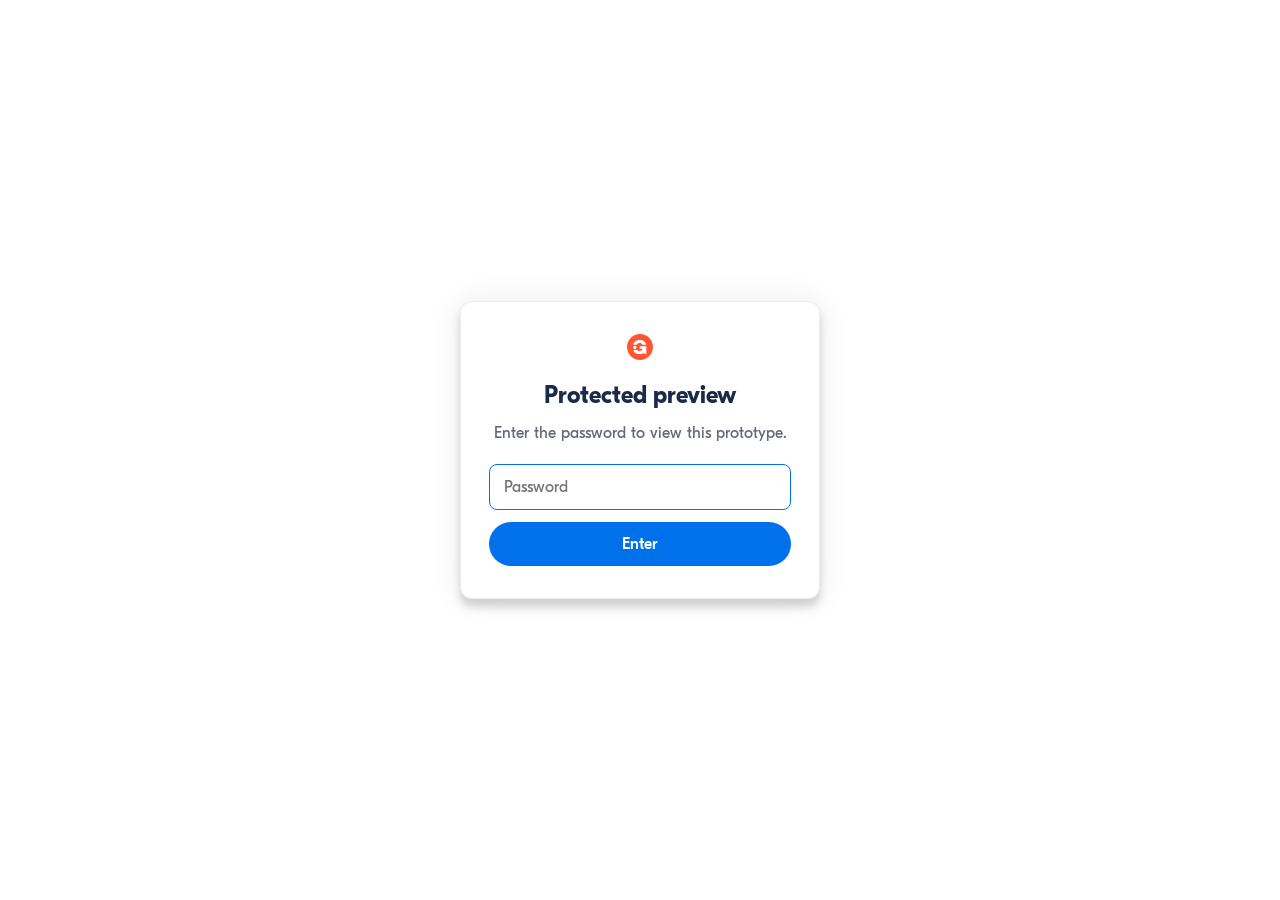
==== commit 3555053d: "Offer Taller Andaluz the whole experience in Spanish Every supplier-facing string moves into v2/js/i" ====
--- a/v2/index.html
+++ b/v2/index.html
@@ -39,6 +39,8 @@
   <script src="vendor/primeuix-lara.js"></script>
 
   <script src="js/interactions.js"></script>
+  <!-- Strings, English and Spanish. Before the model, which reads them. -->
+  <script src="js/i18n.js"></script>
   <script src="js/criteria-model.js"></script>
   <script type="module" src="js/app-overview.js"></script>
   <script src="js/auth-gate.js"></script>
--- a/v2/css/round2.css
+++ b/v2/css/round2.css
@@ -25,8 +25,13 @@
    ============================================================ */
 
 :root {
-  --sx-amber-bar: #ffc94d;
-  --sx-green-bar: #b8e6cc;
+  /* The gate cards' top bars, from 2423:106771 / 2423:103388 / 2535:45722:
+     gyg/surface/warning-weak and gyg/surface/success-weak. They were
+     eyeballed at #ffc94d / #b8e6cc, both far stronger than the design.
+     success-weak is spelled out because tokens.css has an older #e8f8ef for
+     it; the Figma variable resolves to #d1f6e2. */
+  --sx-amber-bar: var(--gyg-surface-warning-weak);   /* #ffecc1 */
+  --sx-green-bar: #d1f6e2;
   --sx-ink: var(--gyg-label-primary);
   --sx-muted: var(--gyg-label-secondary);
   --sx-line: var(--gyg-separator-primary);
@@ -44,61 +49,278 @@
    wrapping. "View details" in a table cell is the one that actually did. */
 .p-button-label { white-space: nowrap; }
 
-/* ---------- Page type ---------- */
+/* A Button rendered `as="a"` is still an <a>, and tokens.css sets
+   `a { color: var(--gyg-interactive-primary) }` OUTSIDE any layer. Unlayered
+   beats layered, so that one rule outranks every .p-button colour in the
+   primevue layer — which drew "View details" with a navy outline and blue
+   text, half of one variant and half of another.
+
+   `revert-layer` rolls this declaration back to the value from the previous
+   layer, so each variant supplies its own colour again (contrast outlined
+   -> #1a2b49, primary -> white) without naming any of them here.
+
+   The hover underline from the same block needs `none` spelled out rather
+   than a second `revert-layer`: PrimeVue sets no text-decoration on a button,
+   so reverting would fall through to the user agent's own underline for
+   links and reintroduce the problem. */
+a.p-button { color: revert-layer; }
+a.p-button:hover { text-decoration: none; }
+
+/* Inline-SVG icon inside a Button. line-height 0 stops the svg's inline
+   baseline gap pushing the button taller than its label. */
+.sx-btn-icon { display: inline-flex; line-height: 0; }
+
+/* ---------- Expanded sidebar (2423:103459) ----------
+   Round 2 replaces round 1's 56px icon rail with the nav the design draws, so
+   the page column starts at x=288 and runs 1104 wide exactly as the node has
+   it. styles.css still carries `.sidebar` for round 1; this is a separate
+   class, so that file is untouched and round 1 keeps its rail. */
+.sidenav {
+  position: fixed;
+  top: 60px;
+  left: 0;
+  width: 288px;
+  height: calc(100vh - 60px);
+  background: var(--gyg-background-primary);
+  border-right: 1px solid var(--gyg-separator-primary);
+  padding: 4px 0;
+  box-sizing: border-box;
+  z-index: 90;
+}
+.sidenav__container {
+  display: flex;
+  flex-direction: column;
+  gap: 16px;
+  padding: 8px;
+  height: 100%;
+  box-sizing: border-box;
+}
+.sidenav__top { display: flex; flex-direction: column; }
+/* Bottom is flex-1 and justify-end, which is what pins Collapse to the
+   bottom of the rail rather than to the last item. */
+.sidenav__bottom { flex: 1 1 auto; display: flex; flex-direction: column; justify-content: flex-end; }
+
+.sidenav__item {
+  display: flex;
+  align-items: center;
+  gap: 4px;
+  width: 100%;
+  height: 52px;
+  padding: 12px 8px;
+  border: 0;
+  background: none;
+  border-radius: 6px;
+  cursor: pointer;
+  text-align: left;
+  box-sizing: border-box;
+}
+.sidenav__item:hover { background: var(--gyg-background-secondary); }
+.sidenav__item img { flex: none; }
+.sidenav__label {
+  flex: 1 1 auto;
+  font: var(--font-caption-strong);   /* 500 14/20 */
+  color: var(--gyg-label-primary);
+}
+.sidenav__chev { flex: none; margin-left: 16px; }
+
+/* Children of the open Performance item: 16px of inset, then a 2px rule the
+   row sits behind. Grey for an inactive child, blue for the current page. */
+.sidenav__subwrap { padding: 0 16px; }
+.sidenav__sub {
+  display: flex;
+  align-items: center;
+  width: 100%;
+  height: 44px;
+  padding: 8px 8px 8px 10px;
+  border: 0;
+  border-left: 2px solid var(--gyg-separator-primary);
+  background: none;
+  cursor: pointer;
+  text-align: left;
+  box-sizing: border-box;
+}
+.sidenav__sub:hover { background: var(--gyg-background-secondary); }
+.sidenav__sub.is-active { border-left-color: var(--gyg-interactive-primary); }
+.sidenav__sub.is-active .sidenav__label { color: var(--gyg-interactive-primary); }
+
+/* ---------- Collapsed rail ----------
+   Collapse drops the nav to round 1's 56px icon rail. The design only draws
+   the expanded state, so the rail follows round 1's: icons centred, labels
+   and chevrons gone, children hidden — which is why Performance takes the
+   active treatment here, as the page we are on is one of them. */
+.sidenav.is-collapsed { width: 56px; }
+.sidenav.is-collapsed .sidenav__label,
+.sidenav.is-collapsed .sidenav__chev,
+.sidenav.is-collapsed .sidenav__subwrap { display: none; }
+.sidenav.is-collapsed .sidenav__item {
+  justify-content: center;
+  gap: 0;
+  height: 40px;
+  padding: 8px 4px;
+  margin-bottom: 4px;
+}
+.sidenav.is-collapsed .sidenav__item.is-active { background: #e1f0ff; }
+
+/* Width and margin animate together so the page does not jump. */
+.sidenav, .page-main { transition: width .15s ease, margin-left .15s ease; }
+.page-main.is-nav-collapsed { margin-left: 56px; }
+
+@media (prefers-reduced-motion: reduce) {
+  .sidenav, .page-main { transition: none; }
+}
+
+/* Page Container 2423:103413: left 288, width 1152, padding 24 — so the
+   content column is 1104. Overridden here rather than in css/styles.css so
+   that file stays a verbatim copy of round 1's and stays easy to diff. */
+.page-main { margin-left: 288px; }
+.page-inner { max-width: 1104px; }
+
+/* ---------- Page rhythm (2423:103412) ----------
+   The design nests three groups inside a Content frame: Header (gap 16),
+   Key criteria banner, Badge status (gap 24) and Ineligible (gap 24, plus
+   24 of its own padding-top). The page flattens all of that into
+   .page-inner, whose 24px flex gap supplies the common spacing — so every
+   direct child carries NO margin of its own, and the two places the design
+   differs from 24 are the only exceptions below. A margin here does not
+   replace the gap, it adds to it. */
+/* The page header's Excellence badge, 2423:103415 (Badge 2562:100001).
+   Not a PrimeVue Tag: it is the traveller-facing brand badge — GYG Sans
+   Headline 12/1.3, radius 8, a hairline white border — which no Tag
+   severity draws. Navy is the same {GYG.label.primary} as the table's
+   contrast chip. Sits 8 above the title. */
+.sx-pagehead { display: flex; flex-direction: column; align-items: flex-start; gap: 8px; }
+.sx-pagehead .page-title { margin: 0; }
+.sx-brandbadge {
+  display: inline-flex;
+  align-items: center;
+  gap: 4px;
+  height: 24px;
+  box-sizing: border-box;
+  padding: 4px 8px 4px 6px;
+  border: 1px solid rgba(255, 255, 255, 0.25);
+  border-radius: 8px;
+  background: var(--gyg-label-primary);
+  color: #fff;
+  font: 600 12px/1.3 "GYG Sans Headline", var(--font-family);
+  white-space: nowrap;
+}
+.sx-brandbadge__icon, .sx-tag__icon { display: inline-flex; line-height: 0; }
+.sx-tag--earned { gap: 4px; }
+
+/* "Not in the program": reason text with an info icon beside it, whose
+   tooltip is drawn light — gyg separator grey with ink text and a soft
+   shadow — rather than Lara's dark default. PrimeVue appends the tooltip to
+   <body>, so it is styled by the class passed to v-tooltip. */
+.sx-reason { display: inline-flex; align-items: center; gap: 12px; }
+.sx-reason__info {
+  display: inline-flex; flex: none; padding: 0; border: 0; background: none;
+  color: var(--sx-ink); line-height: 0; cursor: help; border-radius: 50%;
+}
+.sx-reason__info:focus-visible { outline: 2px solid var(--gyg-interactive-primary); outline-offset: 2px; }
+.sx-tip.p-tooltip { max-width: 260px; }
+.sx-tip .p-tooltip-text {
+  background: var(--gyg-separator-primary);
+  color: var(--sx-ink);
+  font: 500 14px/20px var(--font-family);
+  padding: 12px 16px;
+  border-radius: 8px;
+  box-shadow: 0 4px 12px rgba(26, 43, 73, 0.15);
+}
+.sx-tip .p-tooltip-arrow { display: none; }
+
 .sx-lede {
-  font: var(--font-caption);
+  font: var(--font-body);          /* Body 16/22, not Caption */
   color: var(--sx-ink);
   max-width: 1070px;
-  /* No bottom margin: .page-inner is a flex column with a 24px gap, so any
-     margin here ADDS to it and this one gap ends up double every other. */
+  /* Header groups the title and lede 16 apart, against the column's 24. */
+  margin: -8px 0 0;
+}
+
+/* Title 4 — the design sets Badge status and Ineligible activities at 18/24
+   Bold, the same style as the banner's own heading. */
+.sx-h2 {
+  font: var(--font-title-4);
+  color: var(--sx-ink);
   margin: 0;
 }
-
-.sx-h2 {
-  font: 700 20px/28px var(--font-family);
-  color: var(--sx-ink);
-  margin: 32px 0 12px;
-}
-.sx-h2--tight { margin-top: 24px; }
-
-/* ---------- Program criteria banner ---------- */
-.sx-crit { background: #f5f7f9; border-radius: 12px; box-shadow: none; }
+/* Ineligible activities sits in a frame with 24px padding-top on top of the
+   column gap, so it breaks from the table above it by 48 rather than 24. */
+.sx-h2--section { margin-top: 24px; }
+.sx-h2--tight { margin-top: 0; }
+
+/* ---------- Program criteria banner (2423:103421) ----------
+   Surface secondary #ebeef1 with a border of the same colour, 16 padding,
+   12 radius, and 20 between the header row and the card strip. */
+.sx-crit {
+  background: var(--gyg-background-secondary);
+  border: 1px solid var(--gyg-background-secondary);
+  border-radius: 12px;
+  box-shadow: none;
+}
 .sx-crit > .p-card-body { padding: 16px; gap: 0; }
 .sx-crit__head {
   display: flex;
-  align-items: flex-start;
+  align-items: center;      /* 2423:103422 centres the button against the text */
   justify-content: space-between;
   gap: 16px;
-  margin-bottom: 16px;
-}
-.sx-crit__title { font: 700 16px/24px var(--font-family); color: var(--sx-ink); margin: 0; }
-.sx-crit__sub { font: var(--font-caption); color: var(--sx-muted); margin: 4px 0 0; }
+  margin-bottom: 20px;
+}
+.sx-crit__title { font: var(--font-title-4); color: var(--sx-ink); margin: 0; }
+.sx-crit__sub { font: var(--font-body); color: var(--sx-ink); margin: 4px 0 0; }
 .sx-crit__cards { display: grid; grid-template-columns: repeat(3, 1fr); gap: 12px; }
-.sx-crit__card { border-radius: 10px; box-shadow: none; }
-.sx-crit__card > .p-card-body { padding: 16px; }
-.sx-crit__card .p-card-content { display: flex; gap: 12px; align-items: flex-start; }
+/* The cards sit ON the grey banner, so they are a lighter grey (#f5f6f8),
+   not white — 2423:103428. */
+.sx-crit__card { background: #f5f6f8; border-radius: 12px; box-shadow: none; }
+.sx-crit__card > .p-card-body { padding: 18px 20px; }
+.sx-crit__card .p-card-content { display: flex; gap: 16px; align-items: flex-start; }
 .sx-crit__card img { flex: none; margin-top: 2px; }
-.sx-crit__card-t { font: 700 14px/20px var(--font-family); color: var(--sx-ink); margin: 0; }
-.sx-crit__card-d { font: 400 13px/18px var(--font-family); color: var(--sx-muted); margin: 2px 0 0; }
+.sx-crit__card-t { font: 700 15px/20px var(--font-family); color: var(--sx-ink); margin: 0; }
+.sx-crit__card-d { font: 400 13px/18px var(--font-family); color: var(--sx-ink); margin: 2px 0 0; }
 
 /* ---------- This month / Next month ----------
    A SelectButton, not Tabs: 1970:173336 draws a segmented pill on a grey
    track, which is SelectButton's form. The track and radius are ours; the
    button type, states and focus ring are the preset's. */
+/* 2423:103445: a 40px bar on surface secondary, 4 padding, 4 gap, 8 radius.
+   The tabs are h-full inside it, so they come to 32 and their own vertical
+   padding does not apply — only the 12 horizontal. */
 .sx-months {
-  align-self: flex-start;   /* .page-inner is a flex column — see .sx-tabs note below */
-  background: #f0f2f5;
+  align-self: flex-start;   /* .page-inner is a flex column; see .sx-tabs below */
+  background: var(--gyg-background-secondary);
   border-radius: 8px;
-  padding: 3px;
-  gap: 2px;
-}
-.sx-months .p-togglebutton { border-radius: 6px; }
-/* Overview emits its toggle into a plain block, so it supplies its own gap.
-   24px to the filter row beneath, per 1970:173336 -> 1970:173343. */
-#app .sx-months { margin-bottom: 0; }
+  height: 40px;
+  padding: 4px;
+  gap: 4px;
+  align-items: stretch;
+  margin: 0;
+}
+.sx-months .p-togglebutton { border-radius: 6px; padding: 0 12px; }
+
+/* English / Español in the top bar — the month toggle's look, a size down
+   so it sits level with the supplier chip. Shown only for suppliers offered
+   Spanish (data/suppliers.json "languages"). */
+.topnav__right { display: flex; align-items: center; gap: 16px; }
+.sx-lang {
+  background: var(--gyg-background-secondary);
+  border-radius: 8px;
+  height: 36px;
+  padding: 4px;
+  gap: 4px;
+  align-items: stretch;
+}
+.sx-lang .p-togglebutton { border-radius: 6px; padding: 0 10px; font-size: 14px; }
 
 /* The page-level Performance tabs ARE an underlined bar, which is Tabs. */
 .sx-perf-tabs { margin-bottom: 4px; }
+/* Two of the three go nowhere in this prototype. They keep the look of a real
+   tab and lose only the interaction: no pointer, no hover colour, no focus
+   ring. Deliberately not `disabled`, which would grey them to 60% and imply
+   the supplier is barred from them. */
+.sx-perf-tabs .p-tab.is-inert {
+  pointer-events: none;
+  cursor: default;
+}
+.sx-perf-tabs .p-tab.is-inert:focus-visible { outline: none; box-shadow: none; }
 
 /* ---------- Filter row (1970:173343) ----------
    Two selects on the left, the assessment period on the RIGHT OF THE SAME
@@ -113,25 +335,29 @@
   align-items: flex-end;
   justify-content: space-between;
   gap: 24px;
-  margin: 24px 0;
-}
-.sx-filters__controls { display: flex; gap: 14px; }
+  margin: 0;                       /* the column gap supplies 24 either side */
+}
+.sx-filters__controls { display: flex; gap: 14px; align-items: center; }
 .sx-select { display: block; width: 216px; }
 .sx-select__label {
   display: block;
-  font: var(--font-caption);
-  color: var(--sx-ink);
+  font: 400 16px/21px var(--font-family);
+  color: var(--gyg-label-secondary);
   margin-bottom: 8px;
 }
+/* 44px, which is the select's own min-height in 2423:103448. The ported
+   preset says 40 (formField height), so Figma and the code design system
+   disagree here; the design wins because this page is being matched to it.
+   Worth settling at source — see v2/CLAUDE.md. */
+.sx-filters .p-select { min-height: 44px; }
 
 .sx-period {
-  font: var(--font-label);
-  color: var(--sx-muted);
+  font: var(--font-caption);       /* Caption 14/20, label secondary */
+  color: var(--gyg-label-secondary);
   text-align: right;
-  /* Bottom-aligned by the row's align-items; the padding lifts it off the
-     baseline to sit level with the select text, as 1970:173367 does. */
+  /* The row is items-end, so this sits flush with the bottom of the selects,
+     as 2423:103446 draws it. No extra padding. */
   margin: 0;
-  padding-bottom: 10px;
   white-space: nowrap;
 }
 
@@ -139,21 +365,26 @@
 
 /* ---------- Overview tables ----------
    DataTable draws rows and headers; the card outline around it is ours. */
+/* 2423:103451 — 8px radius, not 10. The datatable inside it is placed at 82%
+   scale in that frame (13.113px text, 9.835px padding), which is an instance
+   resize rather than a spec; the values below are those numbers unscaled,
+   and they land exactly on the design system's own cell padding of
+   0.75rem 1rem (see js/theme/components/datatable.config.js). */
 .sx-t {
   background: #fff;
   border: 1px solid var(--sx-line);
-  border-radius: 10px;
+  border-radius: 8px;
   overflow: hidden;
 }
 .sx-t .p-datatable-header-cell {
-  font: 700 13px/18px var(--font-family);
-  color: var(--sx-ink);
-  padding: 14px 20px;
+  font: 500 16px/22px var(--font-family);
+  color: var(--sx-ink);
+  padding: 12px 16px;
 }
 .sx-t .p-datatable-tbody > tr > td {
-  font: var(--font-caption);
-  color: var(--sx-ink);
-  padding: 16px 20px;
+  font: var(--font-body);
+  color: var(--sx-ink);
+  padding: 12px 16px;
   border-bottom: 1px solid var(--sx-line);
 }
 .sx-t .p-datatable-tbody > tr:last-child > td { border-bottom: 0; }
@@ -169,56 +400,115 @@
 .sx-banner .p-message-icon { display: none; }
 .sx-banner__h { font: 700 16px/24px var(--font-family); color: var(--sx-ink); margin: 0; }
 .sx-banner__b { font: var(--font-caption); color: var(--sx-ink); margin: 8px 0 0; }
+/* The failing banner, 2519:10642: padding 24, radius 12, 16 between headline
+   and body; a 24px warning icon 12 left of a Title 3 20/24 headline; Body
+   16/22 underneath. The success banner is not in that node and keeps its
+   own sizes above. The triangle is #a65200 baked in — it only ever sits on
+   warning-weak, so an <img> is fine. */
+.sx-banner--fail { border-radius: 12px; }
+.sx-banner--fail .p-message-content { padding: 24px; }
+.sx-banner__row { display: flex; align-items: center; gap: 12px; }
+.sx-banner__row img { flex: none; display: block; }
+.sx-banner--fail .sx-banner__h { font: var(--font-title-3); }
+.sx-banner--fail .sx-banner__b { font: var(--font-body); margin-top: 16px; }
+/* Supplier-level exclusion (review manipulation): 2241:42264 / 2553:99723
+   draw it on gyg/surface/critical-weak #ffe8ed with ink text, no icon. The
+   preset's error Message is red.50 on red.500 — background and text both
+   differ — so this binds the design's surface and ink rather than taking the
+   preset's red text. */
+.sx-banner--critical { background: var(--gyg-surface-critical-weak); }
+.sx-banner--critical .p-message-text,
+.sx-banner--critical .sx-banner__h,
+.sx-banner--critical .sx-banner__b { color: var(--sx-ink); }
+.sx-row__email { color: inherit; text-decoration: underline; }
 
 /* ---------- Section cards ---------- */
+/* 2423:106763 — radius 8, pt 24 / pb 16 / px 16. */
 .sx-card {
   border: 1px solid var(--sx-line);
-  border-radius: 10px;
+  border-radius: 8px;
   overflow: hidden;
   box-shadow: none;
 }
 .sx-card > .p-card-body { padding: 0; gap: 0; }
+.sx-card .p-card-content { padding: 0 16px 16px; }
 /* The rail is a bar across the TOP of each card (2423:103908), not round 1's
    per-row left-rail segments. Per section, so a mixed card takes the amber of
    its failing row — which is always its first row, since rows sort failing
    first. */
-.sx-card__bar { height: 8px; background: var(--sx-green-bar); }
+/* 15px, per the absolutely-positioned bar in 2423:106771 — not 8. */
+/* Absolutely positioned, as in the node: it overlays the card's 24px top
+   padding rather than adding 15px above it. In flow it pushed every card's
+   heading down to 39px from the top edge against the design's 24. */
+.sx-card { position: relative; }
+.sx-card__bar { position: absolute; top: 0; left: 0; right: 0; height: 15px; background: var(--sx-green-bar); }
 .sx-card.is-failing .sx-card__bar { background: var(--sx-amber-bar); }
 .sx-card__head {
   display: flex;
-  align-items: baseline;
+  align-items: center;            /* the node's header row is h-24, centred */
   justify-content: space-between;
   gap: 16px;
-  padding: 20px 20px 4px;
-}
-.sx-card__head h3 { font: 700 16px/24px var(--font-family); color: var(--sx-ink); margin: 0; }
-.sx-card__period { font: var(--font-label); color: var(--sx-muted); }
-.sx-card__rows { padding: 8px 20px 4px; }
+  height: 24px;
+  padding: 24px 16px 0;
+  box-sizing: content-box;
+}
+/* Title 3 20/24, not 16/24. */
+.sx-card__head h3 { font: var(--font-title-3); color: var(--sx-ink); margin: 0; }
+/* Caption 14/20, not Label 12/16. */
+.sx-card__period { font: var(--font-caption); color: var(--sx-muted); }
+.sx-card__rows { display: flex; flex-direction: column; gap: 16px; padding: 16px 0 0; }
 
 /* ---------- Criterion rows ----------
    The metric column — status glyph, big number, "Criteria:" line — has no
    PrimeVue equivalent; it is a bespoke composition from 516:50363. */
+/* Rows carry a bottom rule and 16 of padding either side (2423:104750). */
 .sx-row {
   position: relative;
   display: flex;
-  gap: 20px;
   padding: 16px 0;
-  border-top: 1px solid var(--sx-line);
-}
-.sx-card__rows > .sx-row:first-child { border-top: 0; }
-.sx-row__left { flex: none; width: 76px; }
+  border-bottom: 1px solid var(--sx-line);
+}
+.sx-card__rows > .sx-row:last-child { border-bottom: 0; }
+/* The metric column is 80 wide with a 10px stack (2423:103964). */
+.sx-row__left {
+  flex: none;
+  width: 80px;
+  display: flex;
+  flex-direction: column;
+  gap: 10px;
+}
 .sx-row__icon { display: block; color: var(--sx-ink); line-height: 0; }
-.sx-row__value { display: block; font: 700 26px/32px var(--font-family); color: var(--sx-ink); margin-top: 10px; }
-.sx-row__criteria { display: block; font: var(--font-label); color: var(--sx-muted); margin-top: 8px; }
-.sx-row__main { flex: 1 1 auto; min-width: 0; }
-.sx-row__label { font: 700 14px/20px var(--font-family); color: var(--sx-ink); margin: 0; }
-.sx-row__desc { font: var(--font-caption); color: var(--sx-muted); margin: 4px 0 0; }
+/* Title 2 24/30. The old 26/32 was not a token at all, and being the largest
+   thing in the card it is what made these rows read heavy. */
+.sx-row__value { display: block; font: var(--font-title-2); color: var(--sx-ink); margin: 0; }
+.sx-row__criteria { display: block; font: var(--font-label); color: var(--sx-muted); margin: 0; }
+.sx-row__main { flex: 1 1 auto; min-width: 0; display: flex; flex-direction: column; gap: 12px; }
+/* Body Highlight 16/22 Bold with 0.16 tracking, and Body 16/22 for the
+   description — both a step up from the Caption 14/20 this used to use. */
+.sx-row__label {
+  font: 700 16px/22px var(--font-family);
+  letter-spacing: 0.16px;
+  color: var(--sx-ink);
+  margin: 0;
+}
+.sx-row__desc { font: var(--font-body); color: var(--sx-muted); margin: 0; }
 /* The per-row CTA sits top-right of its row, not under the description
    (2423:106343 "Collect more reviews", 2423:106219 "Contact us"). */
 .sx-row__cta { position: absolute; top: 16px; right: 0; margin: 0; }
 .sx-row:has(.sx-row__cta) .sx-row__main { padding-right: 200px; }
-.sx-row--blocked { align-items: center; }
-.sx-row__blocked { font: 700 14px/20px var(--font-family); color: var(--sx-ink); margin: 0; }
+/* The collapsed below-the-gate line, 2535:45722 ("no-reviews"): the 24px
+   x-square sits in the same 80px column as every row's metric, so the
+   sentence lines up with the criteria labels above and below it, top-aligned.
+   Body Highlight 16/22 Bold with 0.16 tracking — the row label's style. */
+.sx-row--blocked { align-items: flex-start; }
+.sx-row--blocked .sx-row__icon { flex: none; width: 80px; }
+.sx-row--blocked .sx-row__icon svg { width: 24px; height: 24px; }
+.sx-row__blocked {
+  font: 700 16px/22px var(--font-family);
+  letter-spacing: 0.16px;
+  color: var(--sx-ink);
+  margin: 0;
+}
 
 /* Review summary — the AI block on a failing rating. No data source exists;
    it renders only when a fixture supplies one. */
@@ -235,62 +525,119 @@
 .sx-summary__body { font: var(--font-caption); color: var(--sx-ink); margin: 0; }
 .sx-summary__meta { font: var(--font-label); color: var(--gyg-label-tertiary); margin: 8px 0 0; }
 
-/* ---------- See details ---------- */
-.sx-see.p-button { padding: 10px 0 0; gap: 4px; }
+/* ---------- See details ----------
+   A text Button with no padding, so its label lines up with the description
+   above it. The spacing therefore has to be margin, not padding: padding-top
+   with no padding-bottom left the glyphs sitting on the edge of PrimeVue's
+   `overflow: hidden` box and the label looked shaved off. That overflow is
+   there to clip the ripple, and ripple is off (js/primevue-setup.js), so it
+   has nothing to clip here. */
+/* 2423:105812: px 2, py 10, gap 8, Body Strong 16/24 in interactive primary,
+   with a 24px chevron. The row's own 12px gap supplies the space above it,
+   so no margin here. */
+.sx-see.p-button {
+  padding: 10px 2px;
+  margin: 0;
+  gap: 8px;
+  align-self: flex-start;
+  font: 500 16px/24px var(--font-family);
+  overflow: visible;
+}
+/* A text Button still takes the preset's 9999px radius and a tinted hover
+   background. With no padding that background became a pill clamped tight
+   around the label — #e1f0ff in a 109x24 lozenge. 2423:103908 draws this as
+   plain blue text with a chevron, so it hovers like the link it is. */
+.sx-see.p-button:hover,
+.sx-see.p-button:focus-visible {
+  background: transparent;
+  border-color: transparent;
+}
+.sx-see.p-button:hover .p-button-label { text-decoration: underline; }
 .sx-see__chev { transition: transform .15s ease; }
 .sx-see__chev.is-open { transform: rotate(180deg); }
-.sx-details { margin-top: 12px; }
-.sx-details__h { font: 700 14px/20px var(--font-family); color: var(--sx-ink); margin: 0 0 10px; }
+/* 2423:105813 — the breakdown block is a 16px stack under the toggle, and
+   its heading is Body Highlight 16/22, not Caption. */
+.sx-details { margin: 0; }
+.sx-details__h {
+  font: 700 16px/22px var(--font-family);
+  letter-spacing: 0.16px;
+  color: var(--sx-ink);
+  margin: 0 0 16px;
+}
 
 /* ---------- Disruption breakdown ----------
    An Accordion drawn as a stack of separate cards rather than one panel, so
    each tag reads as its own object (2423:103908). */
+/* Each panel is its own card: a full 1px grey border, 8px radius, 10px apart
+   — 2423:105848's 1px #ebeef1, without its 2px blue open state. History, all
+   2026-11-20 and all Melanie: the blue went first (one panel open at a time,
+   so the outline duplicated the expansion); then the whole border, leaving
+   the preset's top-rule divider list; then she asked for the full grey
+   border back — the divider read as a line, not as one object per tag.
+   So the open panel looks like the closed ones, and the header carries no
+   rule of its own. */
+.sx-acc { display: flex; flex-direction: column; gap: 10px; }
 .sx-acc .p-accordionpanel {
   border: 1px solid var(--sx-line);
-  border-radius: 10px;
-  margin-bottom: 8px;
-  background: #fff;
-}
-.sx-acc .p-accordionpanel-active { border-color: var(--gyg-interactive-primary); }
+  border-radius: 8px;
+  margin: 0;
+  background: transparent;
+}
 .sx-acc .p-accordionheader {
-  align-items: flex-start;
+  align-items: center;             /* 2423:105848 centres the row */
   gap: 16px;
   padding: 14px 16px;
   background: transparent;
-  border-radius: 10px;
-}
-.sx-acc .p-accordionpanel-active > .p-accordionheader { border-radius: 10px 10px 0 0; }
+  border: 0;                       /* the panel draws the border, not the preset's top rule */
+  border-radius: 8px;
+}
+/* No hover background, deliberately: accordion.config.js sets
+   hoverBackground to {surface.0}, i.e. white on white. The portal's accordion
+   leans on the border, the chevron and the pointer cursor instead, and this
+   follows it rather than inventing a tint. */
+.sx-acc .p-accordionpanel-active > .p-accordionheader { border-radius: 8px 8px 0 0; padding: 12px 16px; }
 .sx-acc .p-accordioncontent-content { background: transparent; border: 0; padding: 0 16px 16px; }
 .sx-dc__text { display: block; min-width: 0; flex: 1 1 auto; }
-.sx-dc__name { display: block; font: 700 14px/20px var(--font-family); color: var(--sx-ink); }
+/* Body Highlight 16/22, with the description at Caption 14/20 — both were a
+   size too small (14/20 and 13/18). */
+.sx-dc__name {
+  display: block;
+  font: 700 16px/22px var(--font-family);
+  letter-spacing: 0.16px;
+  color: var(--sx-ink);
+}
 .p-accordionpanel-active .sx-dc__name { color: var(--gyg-interactive-primary); }
-.sx-dc__desc { display: block; font: 400 13px/18px var(--font-family); color: var(--sx-muted); margin-top: 2px; }
+.sx-dc__desc { display: block; font: var(--font-caption); color: var(--sx-muted); margin-top: 3px; }
 /* Booking counts ARE shown in round 2 (reversing round 1's strip). They will
    not always sum to the rate above them — 4 of the 19 activities do not
    reconcile, in both directions. See CLAUDE.md. */
 .sx-dc__count { margin-left: auto; white-space: nowrap; }
-.sx-dc__h { font: 700 14px/20px var(--font-family); color: var(--sx-ink); margin: 6px 0 8px; }
-.sx-dc__list { margin: 0 0 16px; padding-left: 18px; }
-.sx-dc__list li { font: var(--font-caption); color: var(--sx-ink); margin-bottom: 6px; }
+/* "What you can do" and "Resources" are Body Strong 16/22 Medium — not Bold
+   14/20 — and their contents are Body 16/22 (2423:105826, 2423:105840). */
+.sx-dc__h { font: var(--font-body-strong); color: var(--sx-ink); margin: 16px 0 14px; }
+.sx-dc__list { margin: 0 0 24px; padding-left: 18px; }
+.sx-dc__list li { font: var(--font-body); color: var(--sx-ink); margin-bottom: 10px; }
 .sx-dc__links { list-style: none; margin: 0; padding: 0; }
-.sx-dc__links li { margin-bottom: 6px; }
+.sx-dc__links li { margin-bottom: 10px; }
 .sx-dc__links a, .sx-dc__link--flat {
-  display: inline-flex; align-items: center; gap: 6px;
-  font: 500 14px/20px var(--font-family);
+  display: inline-flex; align-items: center; gap: 4px;
+  font: var(--font-body-strong);
   color: var(--gyg-interactive-primary); text-decoration: none;
 }
 .sx-dc__links a:hover { text-decoration: underline; }
 
 /* ---------- Recommended action ---------- */
+/* Recommended Action Card 2423:105838 — 20 padding, 32 gap, 8 radius, with
+   a Title 4 18/24 heading over Body 16/22 in label primary. */
 .sx-ra {
-  display: flex; align-items: center; justify-content: space-between; gap: 16px;
-  border: 1px solid var(--sx-line); border-radius: 10px;
-  padding: 16px; margin-bottom: 16px;
-}
-.sx-ra__main { display: flex; gap: 12px; align-items: flex-start; min-width: 0; }
+  display: flex; align-items: center; justify-content: space-between; gap: 32px;
+  border: 1px solid var(--gyg-background-secondary); border-radius: 8px;
+  padding: 20px; margin: 0 0 24px;
+}
+.sx-ra__main { display: flex; gap: 8px; align-items: flex-start; min-width: 0; }
 .sx-ra__icon { color: var(--sx-ink); flex: none; line-height: 0; margin-top: 2px; }
-.sx-ra__title { font: 700 14px/20px var(--font-family); color: var(--sx-ink); margin: 0; }
-.sx-ra__desc { font: var(--font-caption); color: var(--sx-muted); margin: 4px 0 0; }
+.sx-ra__title { font: var(--font-title-4); color: var(--sx-ink); margin: 0; }
+.sx-ra__desc { font: var(--font-body); color: var(--sx-ink); margin: 4px 0 0; }
 
 /* ---------- This-month promo panel ---------- */
 .sx-promo { border: 1px solid var(--sx-line); border-radius: 12px; box-shadow: none; }
